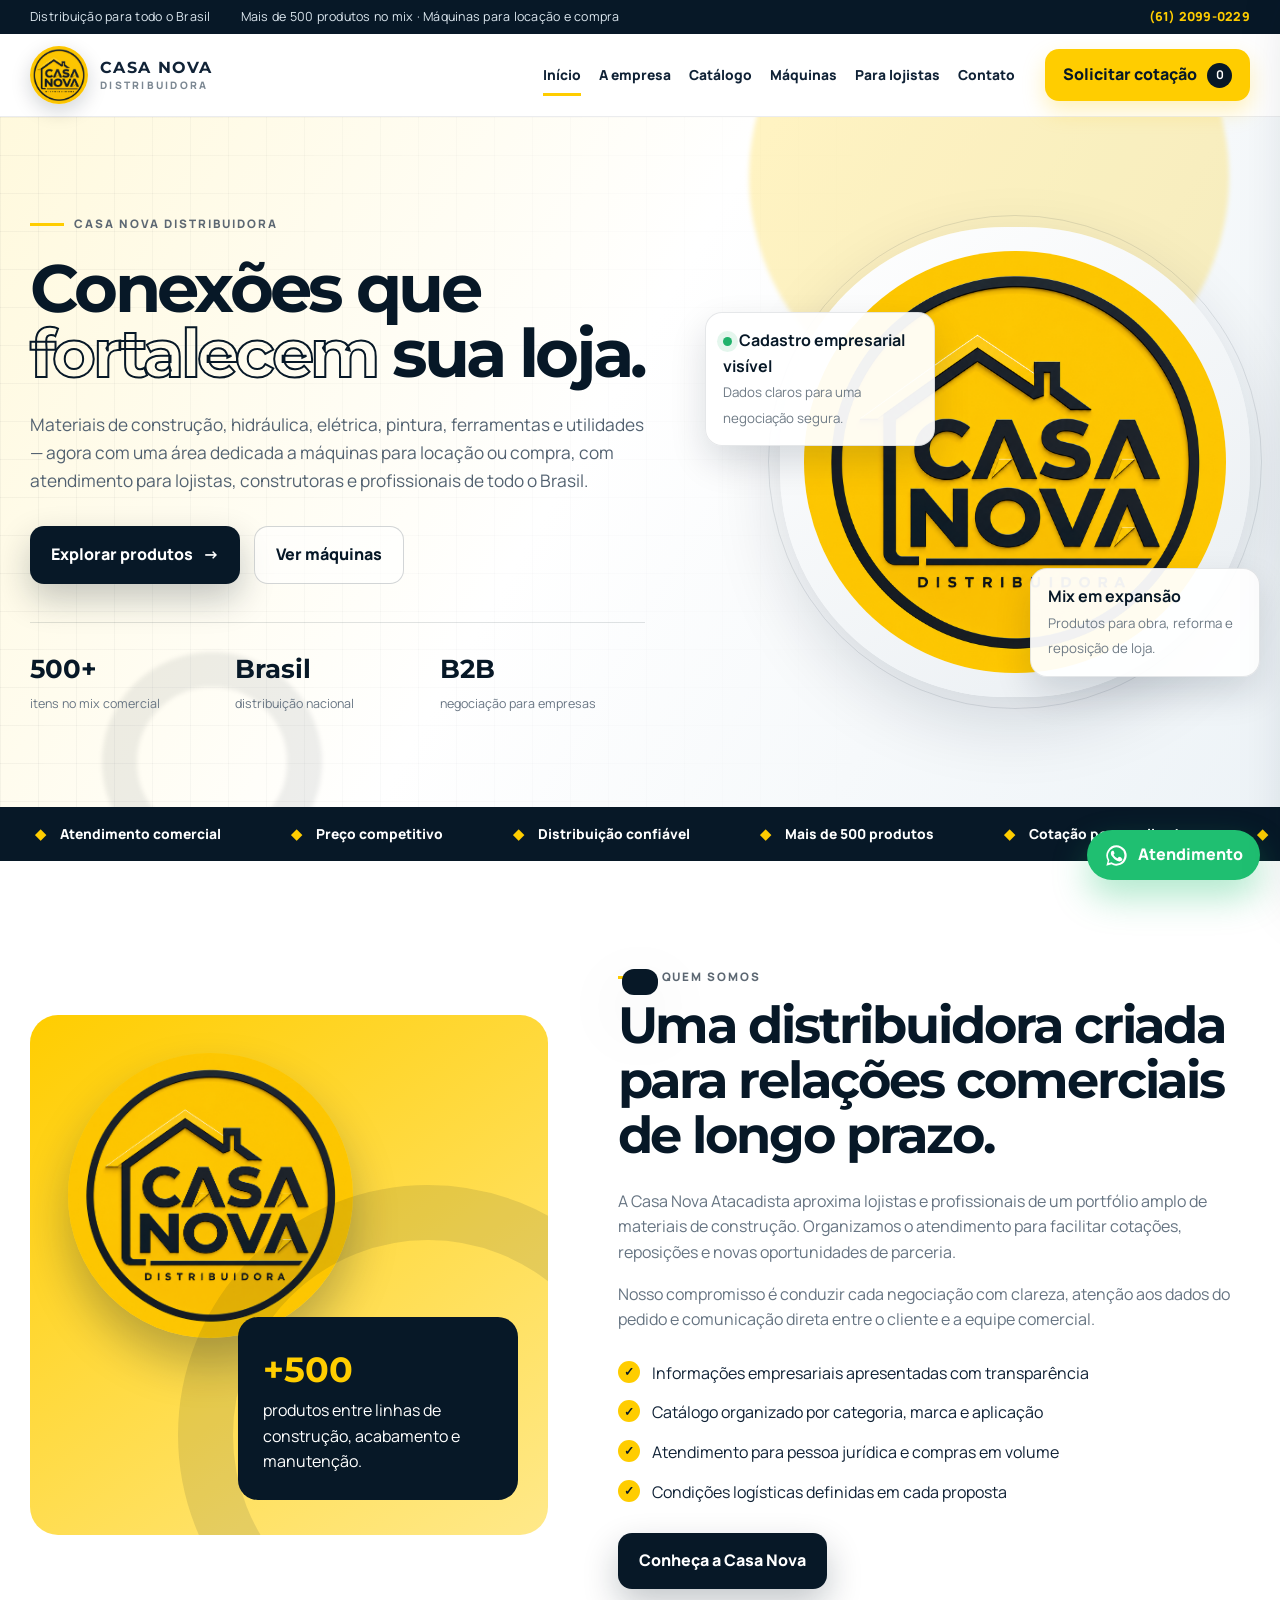
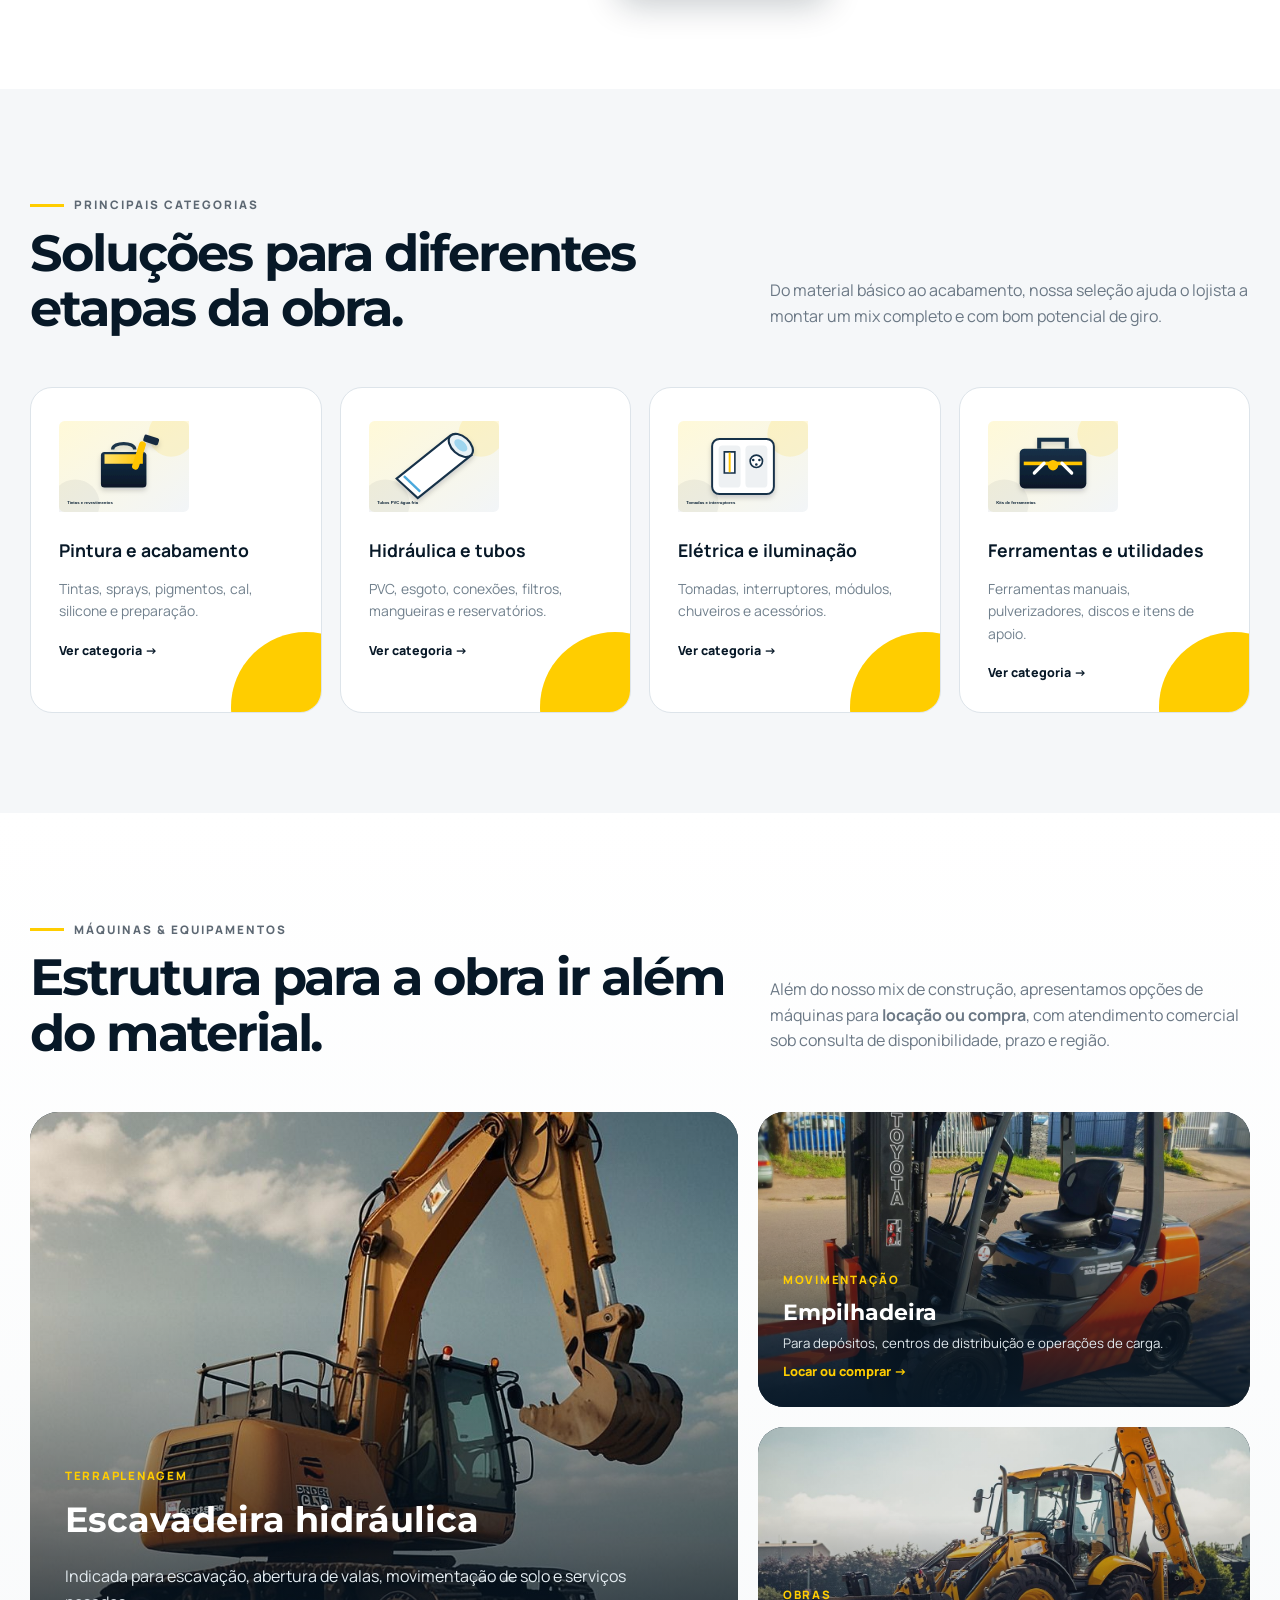
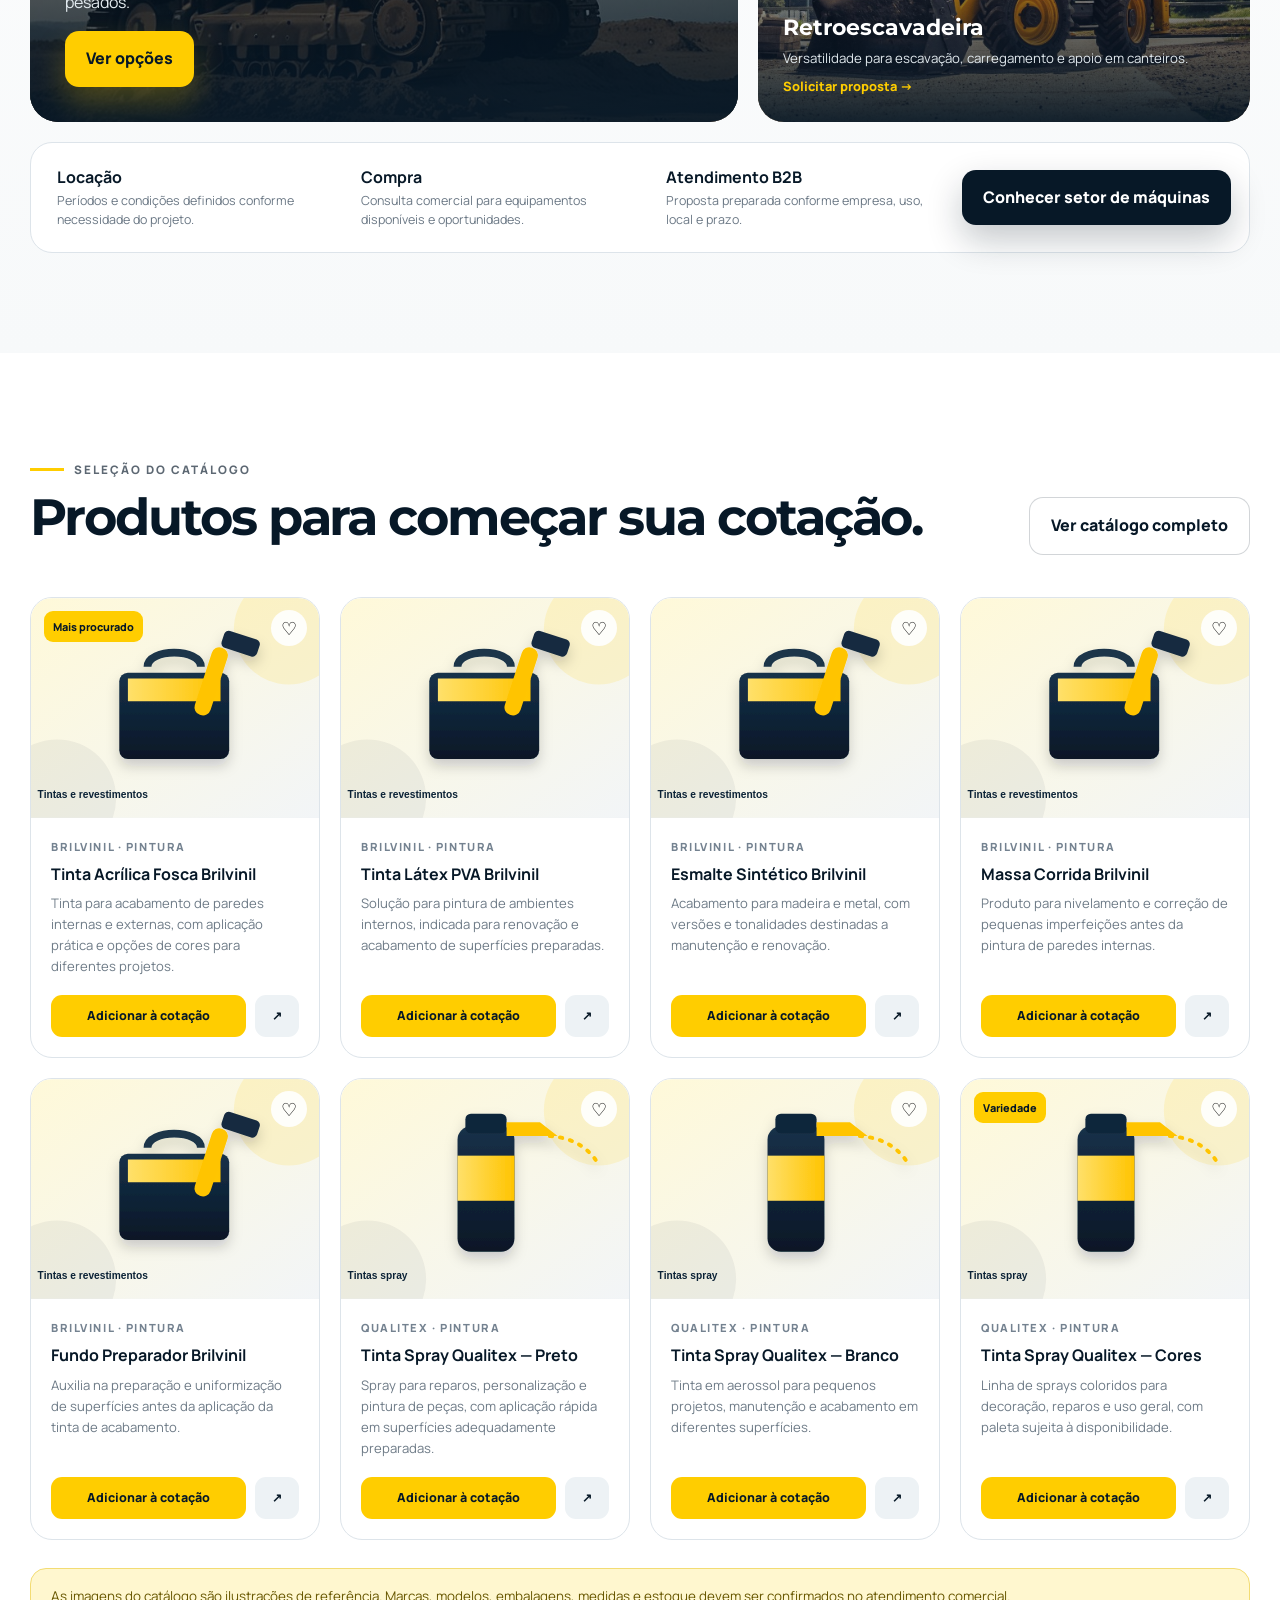
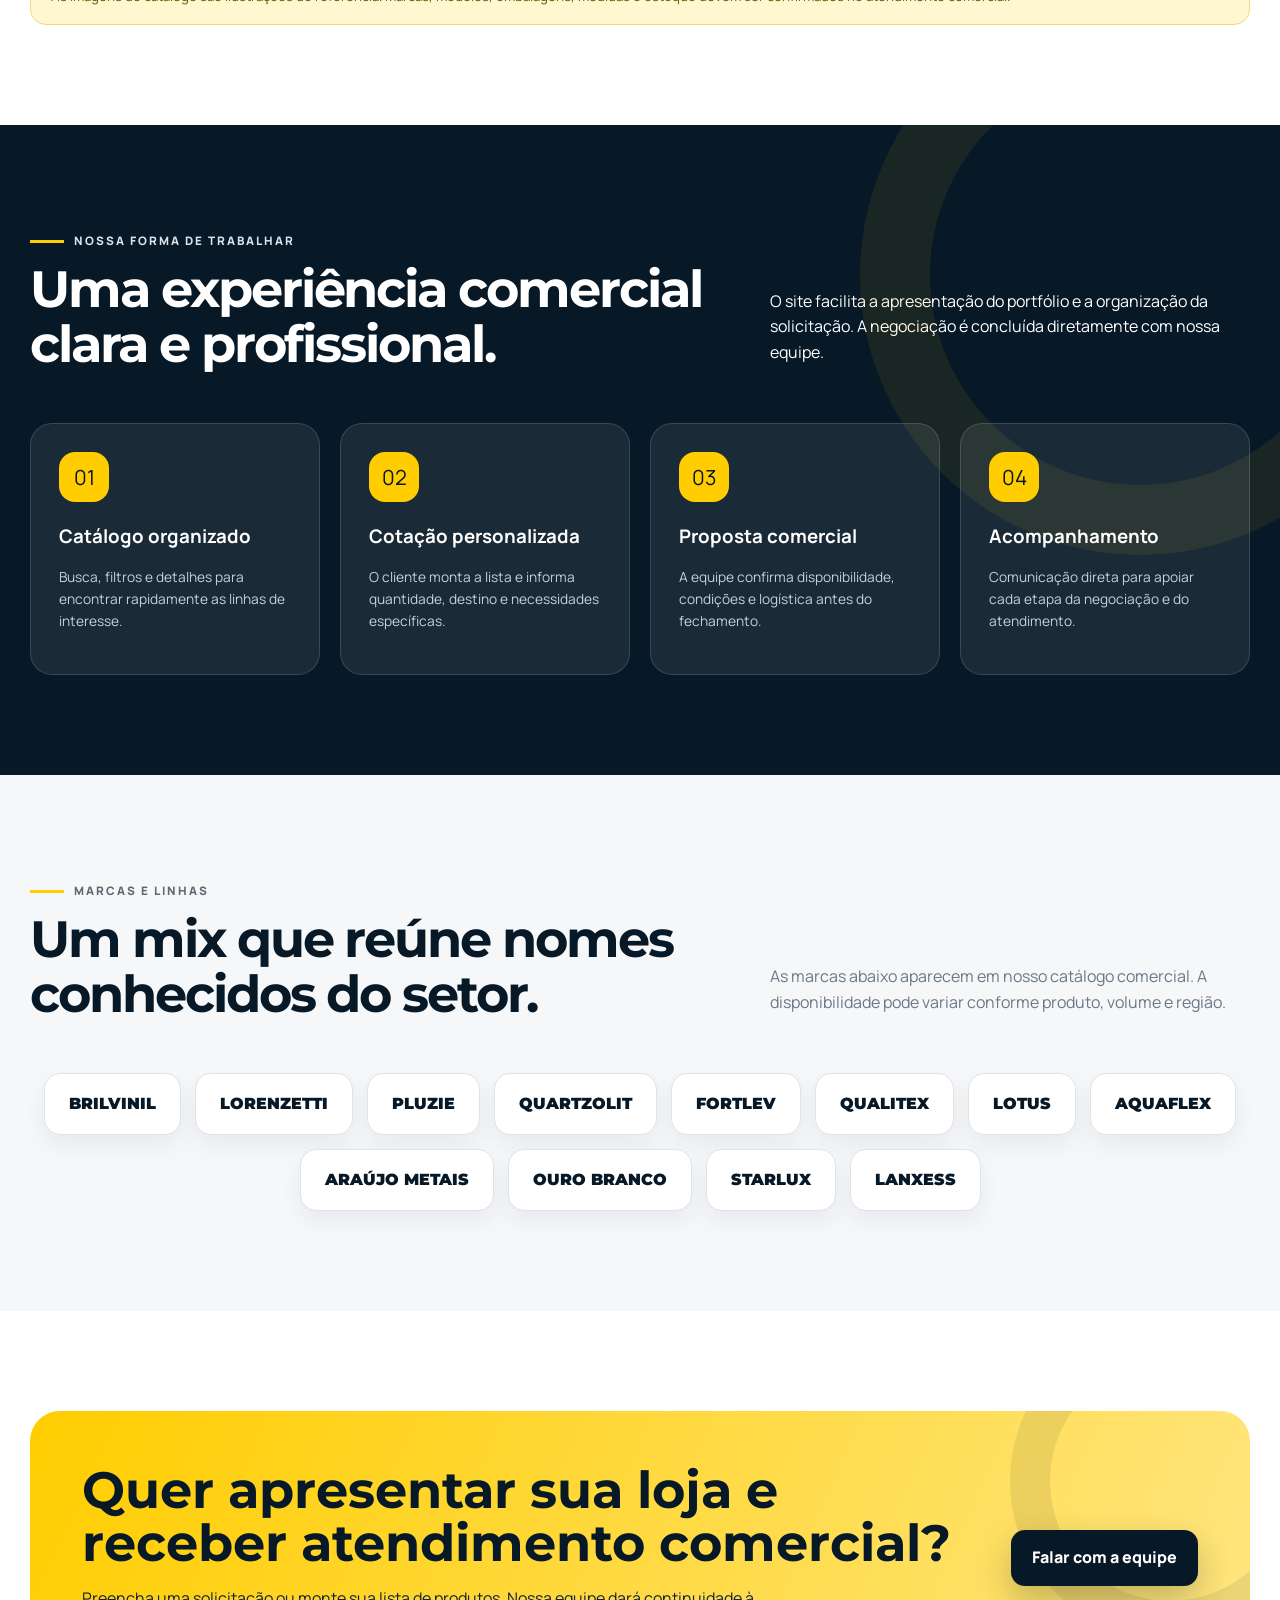
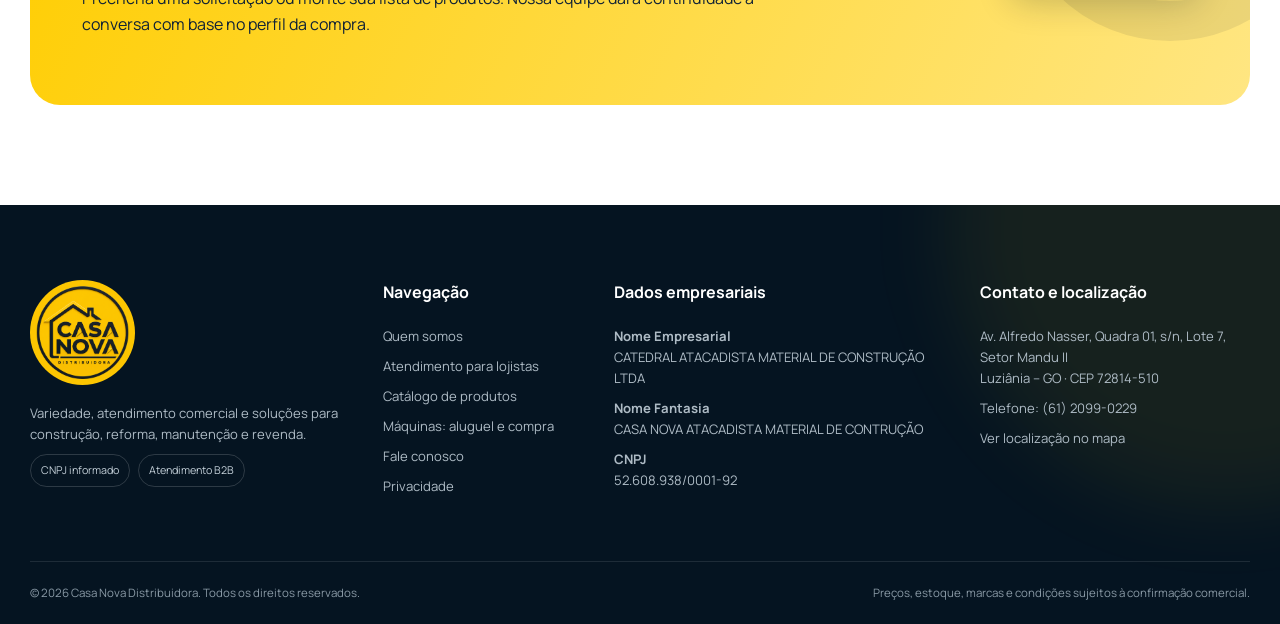
==== index.html @ 753c13dd "Add files via upload" ====
<!doctype html><html lang="pt-BR"><head><meta charset="utf-8"><meta name="viewport" content="width=device-width,initial-scale=1"><meta name="theme-color" content="#ffcd00"><link rel="icon" href="assets/img/favicon.png"><link rel="preconnect" href="https://fonts.googleapis.com"><link rel="preconnect" href="https://fonts.gstatic.com" crossorigin><link href="https://fonts.googleapis.com/css2?family=Manrope:wght@400;500;600;700;800&family=Montserrat:wght@700;800;900&display=swap" rel="stylesheet"><link rel="stylesheet" href="styles.css"><title>Casa Nova Distribuidora | Materiais de Construção</title><meta name="description" content="Distribuidora de materiais de construção com catálogo para lojistas, construtoras e profissionais."></head><body>
<div class="topbar"><div class="container topbar__inner"><span>Distribuição para todo o Brasil</span><span>Mais de 500 produtos no mix · Máquinas para locação e compra</span><a href="tel:+556120990229">(61) 2099-0229</a></div></div>
<header class="header">
  <div class="container header__inner">
    <a class="brand" href="index.html" aria-label="Casa Nova Distribuidora - Início"><img src="assets/img/logo-casa-nova.png" alt="Casa Nova Distribuidora"><span><strong>Casa Nova</strong><small>Distribuidora</small></span></a>
    <button class="menu-toggle" id="menuToggle" aria-label="Abrir menu" aria-expanded="false"><i></i><i></i><i></i></button>
    
<nav class="nav" id="mainNav" aria-label="Navegação principal">
  <a href="index.html">Início</a>
  <a href="empresa.html">A empresa</a>
  <a href="catalogo.html">Catálogo</a>
  <a href="maquinas.html">Máquinas</a>
  <a href="parceiros.html">Para lojistas</a>
  <a href="contato.html">Contato</a>
</nav>
    <button class="header-quote js-open-cart"><span>Solicitar cotação</span><b id="cartCount">0</b></button>
  </div>
</header>
<main>
<section class="hero"><div class="hero__orb one"></div><div class="hero__orb two"></div><div class="container hero__grid"><div class="hero__copy reveal"><span class="eyebrow">Casa Nova Distribuidora</span><h1>Conexões que <em>fortalecem</em> sua loja.</h1><p>Materiais de construção, hidráulica, elétrica, pintura, ferramentas e utilidades — agora com uma área dedicada a máquinas para locação ou compra, com atendimento para lojistas, construtoras e profissionais de todo o Brasil.</p><div class="hero__actions"><a class="btn btn--navy" href="catalogo.html">Explorar produtos <span>→</span></a><a class="btn btn--ghost" href="maquinas.html">Ver máquinas</a></div><div class="hero__stats"><div><b data-count="500" data-suffix="+">0</b><span>itens no mix comercial</span></div><div><b>Brasil</b><span>distribuição nacional</span></div><div><b>B2B</b><span>negociação para empresas</span></div></div></div><div class="hero__visual reveal delay-1"><div class="hero__logo-wrap"><img src="assets/img/logo-casa-nova.png" alt="Logo Casa Nova Distribuidora"></div><div class="float-card a"><b><i class="dot"></i>Cadastro empresarial visível</b><small>Dados claros para uma negociação segura.</small></div><div class="float-card b"><b>Mix em expansão</b><small>Produtos para obra, reforma e reposição de loja.</small></div></div></div></section>
<section class="trust-strip"><div class="marquee"><span>Atendimento comercial</span><span>Preço competitivo</span><span>Distribuição confiável</span><span>Mais de 500 produtos</span><span>Cotação personalizada</span><span>Entregas para todo o Brasil</span><span>Atendimento comercial</span><span>Preço competitivo</span><span>Distribuição confiável</span><span>Mais de 500 produtos</span><span>Cotação personalizada</span><span>Entregas para todo o Brasil</span></div></section>
<section class="section"><div class="container about-grid"><div class="about-visual reveal"><img src="assets/img/logo-casa-nova.png" alt="Casa Nova Distribuidora"><div class="about-visual__card"><strong>+500</strong><span>produtos entre linhas de construção, acabamento e manutenção.</span></div></div><div class="about-copy reveal delay-1"><span class="eyebrow">Quem somos</span><div class="section-head" style="margin-bottom:10px"><div><h2>Uma distribuidora criada para relações comerciais de longo prazo.</h2></div></div><p>A Casa Nova Atacadista aproxima lojistas e profissionais de um portfólio amplo de materiais de construção. Organizamos o atendimento para facilitar cotações, reposições e novas oportunidades de parceria.</p><p>Nosso compromisso é conduzir cada negociação com clareza, atenção aos dados do pedido e comunicação direta entre o cliente e a equipe comercial.</p><ul class="check-list"><li>Informações empresariais apresentadas com transparência</li><li>Catálogo organizado por categoria, marca e aplicação</li><li>Atendimento para pessoa jurídica e compras em volume</li><li>Condições logísticas definidas em cada proposta</li></ul><a class="btn btn--navy" href="empresa.html">Conheça a Casa Nova</a></div></div></section>
<section class="section section--soft"><div class="container"><div class="section-head reveal"><div><span class="eyebrow">Principais categorias</span><h2>Soluções para diferentes etapas da obra.</h2></div><p>Do material básico ao acabamento, nossa seleção ajuda o lojista a montar um mix completo e com bom potencial de giro.</p></div><div class="category-grid"><a class="category-card reveal" href="catalogo.html"><img src="assets/products/paint.svg" alt=""><h3>Pintura e acabamento</h3><p>Tintas, sprays, pigmentos, cal, silicone e preparação.</p><span>Ver categoria →</span></a><a class="category-card reveal delay-1" href="catalogo.html"><img src="assets/products/pvcpipe.svg" alt=""><h3>Hidráulica e tubos</h3><p>PVC, esgoto, conexões, filtros, mangueiras e reservatórios.</p><span>Ver categoria →</span></a><a class="category-card reveal delay-2" href="catalogo.html"><img src="assets/products/outlet.svg" alt=""><h3>Elétrica e iluminação</h3><p>Tomadas, interruptores, módulos, chuveiros e acessórios.</p><span>Ver categoria →</span></a><a class="category-card reveal delay-3" href="catalogo.html"><img src="assets/products/toolkit.svg" alt=""><h3>Ferramentas e utilidades</h3><p>Ferramentas manuais, pulverizadores, discos e itens de apoio.</p><span>Ver categoria →</span></a></div></div></section>

<section class="section machine-home">
  <div class="container">
    <div class="section-head reveal">
      <div><span class="eyebrow">Máquinas & equipamentos</span><h2>Estrutura para a obra ir além do material.</h2></div>
      <p>Além do nosso mix de construção, apresentamos opções de máquinas para <strong>locação ou compra</strong>, com atendimento comercial sob consulta de disponibilidade, prazo e região.</p>
    </div>
    <div class="machine-showcase">
      <article class="machine-feature reveal">
        <img src="assets/img/maquinas/escavadeira-hidraulica.jpg" alt="Escavadeira hidráulica para obras e movimentação de solo">
        <div class="machine-feature__overlay"><span>Terraplenagem</span><h3>Escavadeira hidráulica</h3><p>Indicada para escavação, abertura de valas, movimentação de solo e serviços pesados.</p><a class="btn btn--yellow" href="maquinas.html?maquina=escavadeira">Ver opções</a></div>
      </article>
      <div class="machine-side">
        <article class="machine-mini reveal delay-1"><img src="assets/img/maquinas/empilhadeira.jpg" alt="Empilhadeira para movimentação de cargas"><div><span>Movimentação</span><h3>Empilhadeira</h3><p>Para depósitos, centros de distribuição e operações de carga.</p><a href="maquinas.html?maquina=empilhadeira">Locar ou comprar →</a></div></article>
        <article class="machine-mini reveal delay-2"><img src="assets/img/maquinas/retroescavadeira.jpg" alt="Retroescavadeira para construção e terraplenagem"><div><span>Obras</span><h3>Retroescavadeira</h3><p>Versatilidade para escavação, carregamento e apoio em canteiros.</p><a href="maquinas.html?maquina=retroescavadeira">Solicitar proposta →</a></div></article>
      </div>
    </div>
    <div class="machine-benefits reveal">
      <div><b>Locação</b><span>Períodos e condições definidos conforme necessidade do projeto.</span></div>
      <div><b>Compra</b><span>Consulta comercial para equipamentos disponíveis e oportunidades.</span></div>
      <div><b>Atendimento B2B</b><span>Proposta preparada conforme empresa, uso, local e prazo.</span></div>
      <a class="btn btn--navy" href="maquinas.html">Conhecer setor de máquinas</a>
    </div>
  </div>
</section>
<section class="section"><div class="container"><div class="section-head reveal"><div><span class="eyebrow">Seleção do catálogo</span><h2>Produtos para começar sua cotação.</h2></div><a class="btn btn--ghost" href="catalogo.html">Ver catálogo completo</a></div><div class="product-grid" id="productGrid" data-limit="8"></div><div class="catalog-note reveal">As imagens do catálogo são ilustrações de referência. Marcas, modelos, embalagens, medidas e estoque devem ser confirmados no atendimento comercial.</div></div></section>
<section class="section section--navy"><div class="container"><div class="section-head reveal"><div><span class="eyebrow" style="color:#d9e3e9">Nossa forma de trabalhar</span><h2>Uma experiência comercial clara e profissional.</h2></div><p>O site facilita a apresentação do portfólio e a organização da solicitação. A negociação é concluída diretamente com nossa equipe.</p></div><div class="feature-grid"><article class="feature-card reveal"><div class="icon">01</div><h3>Catálogo organizado</h3><p>Busca, filtros e detalhes para encontrar rapidamente as linhas de interesse.</p></article><article class="feature-card reveal delay-1"><div class="icon">02</div><h3>Cotação personalizada</h3><p>O cliente monta a lista e informa quantidade, destino e necessidades específicas.</p></article><article class="feature-card reveal delay-2"><div class="icon">03</div><h3>Proposta comercial</h3><p>A equipe confirma disponibilidade, condições e logística antes do fechamento.</p></article><article class="feature-card reveal delay-3"><div class="icon">04</div><h3>Acompanhamento</h3><p>Comunicação direta para apoiar cada etapa da negociação e do atendimento.</p></article></div></div></section>
<section class="section section--soft"><div class="container"><div class="section-head reveal"><div><span class="eyebrow">Marcas e linhas</span><h2>Um mix que reúne nomes conhecidos do setor.</h2></div><p>As marcas abaixo aparecem em nosso catálogo comercial. A disponibilidade pode variar conforme produto, volume e região.</p></div><div class="brand-cloud reveal"><span class="brand-chip">BRILVINIL</span><span class="brand-chip">LORENZETTI</span><span class="brand-chip">PLUZIE</span><span class="brand-chip">QUARTZOLIT</span><span class="brand-chip">FORTLEV</span><span class="brand-chip">QUALITEX</span><span class="brand-chip">LOTUS</span><span class="brand-chip">AQUAFLEX</span><span class="brand-chip">ARAÚJO METAIS</span><span class="brand-chip">OURO BRANCO</span><span class="brand-chip">STARLUX</span><span class="brand-chip">LANXESS</span></div></div></section>
<section class="section"><div class="container"><div class="cta reveal"><div><h2>Quer apresentar sua loja e receber atendimento comercial?</h2><p>Preencha uma solicitação ou monte sua lista de produtos. Nossa equipe dará continuidade à conversa com base no perfil da compra.</p></div><a class="btn btn--navy" href="contato.html">Falar com a equipe</a></div></div></section>
</main>
<footer class="footer">
  <div class="footer__shine"></div>
  <div class="container footer__grid">
    <div class="footer__brand">
      <img src="assets/img/logo-casa-nova.png" alt="Casa Nova Distribuidora">
      <p>Variedade, atendimento comercial e soluções para construção, reforma, manutenção e revenda.</p>
      <div class="footer__badges"><span>CNPJ informado</span><span>Atendimento B2B</span></div>
    </div>
    <div><h4>Navegação</h4><a href="empresa.html">Quem somos</a><a href="parceiros.html">Atendimento para lojistas</a><a href="catalogo.html">Catálogo de produtos</a><a href="maquinas.html">Máquinas: aluguel e compra</a><a href="contato.html">Fale conosco</a><a href="politica.html">Privacidade</a></div>
    <div><h4>Dados empresariais</h4><p><strong>Nome Empresarial</strong><br>CATEDRAL ATACADISTA MATERIAL DE CONSTRUÇÃO LTDA</p><p><strong>Nome Fantasia</strong><br>CASA NOVA ATACADISTA MATERIAL DE CONTRUÇÃO</p><p><strong>CNPJ</strong><br>52.608.938/0001-92</p></div>
    <div><h4>Contato e localização</h4><p>Av. Alfredo Nasser, Quadra 01, s/n, Lote 7, Setor Mandu II<br>Luziânia – GO · CEP 72814-510</p><a href="tel:+556120990229">Telefone: (61) 2099-0229</a><a target="_blank" rel="noopener" href="https://www.google.com/maps/search/?api=1&query=Av.+Alfredo+Nasser+Quadra+01+Lote+7+Setor+Mandu+II+Luziania+GO">Ver localização no mapa</a></div>
  </div>
  <div class="container footer__bottom"><span>© 2026 Casa Nova Distribuidora. Todos os direitos reservados.</span><span>Preços, estoque, marcas e condições sujeitos à confirmação comercial.</span></div>
</footer>
<a class="whatsapp-float" href="https://wa.me/556120990229?text=Ol%C3%A1%2C%20vim%20pelo%20site%20da%20Casa%20Nova%20e%20gostaria%20de%20atendimento." target="_blank" rel="noopener" aria-label="Falar com a Casa Nova"><svg viewBox="0 0 32 32" aria-hidden="true"><path d="M16 3a13 13 0 0 0-11.2 19.6L3 29l6.6-1.7A13 13 0 1 0 16 3Zm0 23.6c-2.1 0-4.1-.6-5.8-1.7l-.4-.2-3.9 1 1-3.8-.3-.4A10.5 10.5 0 1 1 16 26.6Zm5.8-7.9c-.3-.2-1.9-.9-2.2-1s-.5-.2-.8.2-.9 1.1-1.1 1.4-.4.2-.7.1c-2-.8-3.4-2-4.7-4-.4-.6.4-.6 1.1-2 .1-.2.1-.5 0-.7l-1-2.4c-.2-.5-.5-.5-.8-.5h-.7c-.2 0-.6.1-.9.5s-1.2 1.2-1.2 3c0 1.8 1.3 3.5 1.5 3.7.2.2 2.6 4 6.3 5.6 2.4 1 3.3 1.1 4.5.9 1-.2 1.9-.8 2.2-1.6.3-.8.3-1.5.2-1.6-.2-.3-.4-.4-.7-.6Z"/></svg><span>Atendimento</span></a>
<aside class="cart-drawer" id="cartDrawer" aria-hidden="true">
  <div class="cart-head"><div><span>Lista de produtos</span><h3>Solicitação de cotação</h3></div><button id="closeCart" aria-label="Fechar">×</button></div>
  <div class="cart-items" id="cartItems"></div>
  <div class="cart-empty" id="cartEmpty"><b>Sua lista está vazia</b><p>Adicione produtos do catálogo para montar uma solicitação.</p></div>
  <div class="cart-footer"><label>Nome / empresa<input id="quoteName" placeholder="Como podemos chamar você?"></label><label>CPF ou CNPJ<input id="quoteDoc" placeholder="Documento para identificação"></label><label>Observações<textarea id="quoteNotes" rows="3" placeholder="Quantidade, cidade de entrega ou dúvidas"></textarea></label><button class="btn btn--yellow full" id="sendQuote">Enviar solicitação</button><button class="clear" id="clearCart">Limpar lista</button></div>
</aside><div class="backdrop" id="backdrop"></div>
<div class="product-modal" id="productModal" aria-hidden="true"><div class="product-modal__dialog"><button class="product-modal__close" id="closeProductModal" aria-label="Fechar">×</button><div id="productModalContent"></div></div></div>
<div class="toast" id="toast"></div>
<script src="products-data.js"></script><script src="script.js"></script></body></html>
---- styles.css ----
:root{--yellow:#ffcd00;--yellow2:#ffe46b;--navy:#071827;--navy2:#0e2a40;--ink:#102236;--muted:#647383;--bg:#f5f7f9;--white:#fff;--line:#dde4ea;--shadow:0 24px 70px rgba(7,24,39,.14);--radius:24px;--container:min(1220px,calc(100% - 40px))}
*{box-sizing:border-box}html{scroll-behavior:smooth}body{margin:0;font-family:Manrope,Arial,sans-serif;color:var(--ink);background:#fff;line-height:1.6;overflow-x:hidden}button,input,textarea,select{font:inherit}a{color:inherit;text-decoration:none}img{max-width:100%;display:block}.container{width:var(--container);margin:auto}.topbar{background:var(--navy);color:#dce7ef;font-size:.78rem;letter-spacing:.02em}.topbar__inner{min-height:34px;display:flex;align-items:center;gap:30px}.topbar__inner a{margin-left:auto;color:var(--yellow);font-weight:800}.header{position:sticky;top:0;z-index:60;background:rgba(255,255,255,.93);backdrop-filter:blur(18px);border-bottom:1px solid rgba(7,24,39,.08);transition:.25s}.header.scrolled{box-shadow:0 12px 32px rgba(7,24,39,.1)}.header__inner{height:82px;display:flex;align-items:center;gap:30px}.brand{display:flex;align-items:center;gap:12px;min-width:235px}.brand img{width:58px;height:58px;object-fit:cover;border-radius:50%;box-shadow:0 7px 20px rgba(7,24,39,.18)}.brand span{line-height:1}.brand strong{display:block;font-family:Montserrat,sans-serif;text-transform:uppercase;font-size:1.02rem;letter-spacing:.08em}.brand small{color:#7b8792;text-transform:uppercase;letter-spacing:.22em;font-weight:800;font-size:.64rem}.nav{display:flex;align-items:center;gap:26px;margin-left:auto}.nav a{font-size:.9rem;font-weight:800;position:relative}.nav a:after{content:"";position:absolute;left:0;right:100%;bottom:-10px;height:3px;background:var(--yellow);transition:.25s}.nav a:hover:after,.nav a.active:after{right:0}.header-quote{border:0;background:var(--yellow);color:var(--navy);padding:13px 18px;border-radius:14px;font-weight:900;display:flex;align-items:center;gap:10px;cursor:pointer;box-shadow:0 10px 22px rgba(255,205,0,.27);transition:.25s}.header-quote:hover{transform:translateY(-3px);box-shadow:0 16px 30px rgba(255,205,0,.4)}.header-quote b{background:var(--navy);color:white;border-radius:20px;min-width:25px;height:25px;display:grid;place-items:center;font-size:.75rem}.menu-toggle{display:none;border:0;background:none;width:46px;height:46px;padding:10px;cursor:pointer}.menu-toggle i{display:block;height:2px;background:var(--navy);margin:6px 0;transition:.25s}
.hero{position:relative;min-height:690px;overflow:hidden;background:linear-gradient(120deg,#fff9dd 0,#fff 46%,#edf3f7 100%);display:flex;align-items:center}.hero:before{content:"";position:absolute;inset:0;background-image:linear-gradient(rgba(7,24,39,.04) 1px,transparent 1px),linear-gradient(90deg,rgba(7,24,39,.04) 1px,transparent 1px);background-size:38px 38px;mask-image:linear-gradient(to right,#000,transparent 70%)}.hero__orb{position:absolute;border-radius:50%;filter:blur(2px);animation:float 8s ease-in-out infinite}.hero__orb.one{width:480px;height:480px;background:rgba(255,205,0,.24);top:-180px;right:4%}.hero__orb.two{width:220px;height:220px;border:35px solid rgba(7,24,39,.07);bottom:-65px;left:8%;animation-delay:-3s}.hero__grid{position:relative;display:grid;grid-template-columns:1.06fr .94fr;align-items:center;gap:60px;padding:80px 0}.eyebrow{display:inline-flex;align-items:center;gap:10px;text-transform:uppercase;letter-spacing:.17em;font-size:.73rem;font-weight:900;color:#5d6873}.eyebrow:before{content:"";width:34px;height:3px;background:var(--yellow)}.hero h1{font-family:Montserrat,sans-serif;font-size:clamp(3rem,5.2vw,5.5rem);line-height:.98;letter-spacing:-.055em;margin:22px 0 25px;color:var(--navy)}.hero h1 em{font-style:normal;color:transparent;-webkit-text-stroke:2px var(--navy);position:relative}.hero h1 em:after{content:"";position:absolute;left:2%;right:0;bottom:5px;height:16px;background:var(--yellow);z-index:-1;transform:skewX(-13deg)}.hero__copy>p{font-size:1.08rem;color:#536271;max-width:630px}.hero__actions{display:flex;gap:14px;margin:32px 0 38px}.btn{border:0;border-radius:14px;padding:15px 21px;font-weight:900;display:inline-flex;align-items:center;justify-content:center;gap:10px;cursor:pointer;transition:.25s;position:relative;overflow:hidden}.btn:after{content:"";position:absolute;top:-60%;left:-70%;width:45%;height:220%;background:rgba(255,255,255,.45);transform:rotate(24deg);transition:.55s}.btn:hover:after{left:130%}.btn:hover{transform:translateY(-3px)}.btn--navy{background:var(--navy);color:#fff;box-shadow:0 15px 35px rgba(7,24,39,.24)}.btn--yellow{background:var(--yellow);color:var(--navy);box-shadow:0 15px 30px rgba(255,205,0,.25)}.btn--ghost{border:1px solid rgba(7,24,39,.18);background:rgba(255,255,255,.6);color:var(--navy)}.btn--white{background:white;color:var(--navy)}.full{width:100%}.hero__stats{display:grid;grid-template-columns:repeat(3,1fr);max-width:620px;border-top:1px solid rgba(7,24,39,.12);padding-top:25px}.hero__stats div{padding-right:20px}.hero__stats b{font-family:Montserrat,sans-serif;font-size:1.65rem;color:var(--navy);display:block}.hero__stats span{font-size:.78rem;color:#687583}.hero__visual{position:relative;min-height:500px}.hero__logo-wrap{position:absolute;right:0;top:15px;width:min(470px,95%);aspect-ratio:1;border-radius:48%;padding:24px;background:linear-gradient(145deg,#fff,#e9eef2);box-shadow:var(--shadow);animation:breathe 5s ease-in-out infinite}.hero__logo-wrap:before{content:"";position:absolute;inset:-12px;border:1px solid rgba(7,24,39,.1);border-radius:50%;animation:spin 24s linear infinite}.hero__logo-wrap img{width:100%;height:100%;object-fit:cover;border-radius:50%;box-shadow:inset 0 0 0 1px rgba(255,255,255,.4)}.float-card{position:absolute;background:rgba(255,255,255,.94);border:1px solid rgba(7,24,39,.1);padding:15px 17px;border-radius:17px;box-shadow:0 16px 36px rgba(7,24,39,.14);max-width:230px;animation:float 6s ease-in-out infinite}.float-card b{display:block;color:var(--navy)}.float-card small{color:#6f7b86}.float-card.a{left:0;top:100px}.float-card.b{right:-10px;bottom:35px;animation-delay:-2s}.float-card .dot{display:inline-block;width:9px;height:9px;border-radius:50%;background:#20b26b;margin-right:7px;box-shadow:0 0 0 6px rgba(32,178,107,.12);animation:pulse 2s infinite}
.trust-strip{background:var(--navy);color:white;overflow:hidden}.marquee{display:flex;width:max-content;animation:marquee 28s linear infinite}.marquee span{padding:16px 35px;font-weight:800;font-size:.86rem;white-space:nowrap}.marquee span:before{content:"◆";color:var(--yellow);margin-right:14px}.section{padding:100px 0}.section--soft{background:var(--bg)}.section--navy{background:var(--navy);color:white;position:relative;overflow:hidden}.section--navy:before{content:"";position:absolute;width:420px;height:420px;border:70px solid rgba(255,205,0,.08);border-radius:50%;right:-140px;top:-130px}.section-head{display:flex;align-items:end;justify-content:space-between;gap:35px;margin-bottom:42px}.section-head h2,.page-hero h1{font-family:Montserrat,sans-serif;color:var(--navy);font-size:clamp(2.15rem,4vw,3.55rem);line-height:1.08;letter-spacing:-.04em;margin:10px 0}.section-head>p{max-width:480px;color:#6b7885}.section--navy .section-head h2,.section--navy .section-head p{color:white}.about-grid{display:grid;grid-template-columns:.9fr 1.1fr;gap:70px;align-items:center}.about-visual{position:relative;border-radius:28px;min-height:520px;background:linear-gradient(145deg,var(--yellow),#ffe98a);padding:38px;overflow:hidden}.about-visual:before{content:"";position:absolute;width:390px;height:390px;border:55px solid rgba(7,24,39,.1);border-radius:50%;right:-130px;bottom:-150px}.about-visual img{width:285px;border-radius:50%;box-shadow:0 25px 45px rgba(7,24,39,.27)}.about-visual__card{position:absolute;bottom:35px;right:30px;background:var(--navy);color:white;padding:25px;border-radius:20px;max-width:280px}.about-visual__card strong{font-family:Montserrat;font-size:2.2rem;color:var(--yellow);display:block}.about-copy p{color:#667482}.check-list{list-style:none;padding:0;margin:28px 0}.check-list li{margin:14px 0;padding-left:34px;position:relative}.check-list li:before{content:"✓";position:absolute;left:0;top:0;width:22px;height:22px;border-radius:50%;display:grid;place-items:center;background:var(--yellow);color:var(--navy);font-size:.75rem;font-weight:900}.metrics{display:grid;grid-template-columns:repeat(4,1fr);gap:18px;margin-top:45px}.metric{padding:26px;border:1px solid var(--line);border-radius:20px;background:white}.metric strong{font-family:Montserrat;font-size:2rem;color:var(--navy);display:block}.metric span{color:#6d7a87;font-size:.85rem}.category-grid{display:grid;grid-template-columns:repeat(4,1fr);gap:18px}.category-card{position:relative;min-height:270px;border-radius:22px;overflow:hidden;background:white;border:1px solid var(--line);padding:28px;transition:.3s}.category-card:before{content:"";position:absolute;width:150px;height:150px;border-radius:50%;background:var(--yellow);right:-60px;bottom:-70px;transition:.3s}.category-card:hover{transform:translateY(-8px);box-shadow:var(--shadow);border-color:transparent}.category-card:hover:before{transform:scale(1.5)}.category-card img{height:100px;width:130px;object-fit:contain;margin-bottom:20px;position:relative;z-index:1}.category-card h3{margin:0;color:var(--navy);font-size:1.1rem}.category-card p{color:#71808d;font-size:.87rem}.category-card span{font-weight:900;font-size:.78rem;color:var(--navy);position:relative;z-index:1}.toolbar{display:flex;gap:15px;align-items:center;justify-content:space-between;margin:0 0 22px}.search{flex:1;max-width:600px;display:flex;align-items:center;gap:10px;background:#fff;border:1px solid var(--line);border-radius:14px;padding:0 16px}.search input{border:0;outline:0;height:52px;width:100%;background:transparent}.filters{display:flex;gap:9px;flex-wrap:wrap;margin-bottom:30px}.filter-btn{border:1px solid var(--line);background:white;padding:10px 15px;border-radius:999px;font-weight:800;font-size:.8rem;cursor:pointer;transition:.2s}.filter-btn.active,.filter-btn:hover{background:var(--navy);color:white;border-color:var(--navy);transform:translateY(-2px)}.product-grid{display:grid;grid-template-columns:repeat(4,1fr);gap:20px}.product-card{background:white;border:1px solid var(--line);border-radius:22px;overflow:hidden;position:relative;transition:.3s;display:flex;flex-direction:column}.product-card:hover{transform:translateY(-7px);box-shadow:0 25px 50px rgba(7,24,39,.13);border-color:transparent}.product-card__media{height:220px;background:linear-gradient(145deg,#fbfcfd,#eef2f5);overflow:hidden;position:relative;cursor:pointer}.product-card__media img{width:100%;height:100%;object-fit:cover;transition:.5s}.product-card:hover .product-card__media img{transform:scale(1.05)}.product-card__badge{position:absolute;top:13px;left:13px;background:var(--yellow);color:var(--navy);font-size:.68rem;font-weight:900;padding:7px 9px;border-radius:9px}.favorite{position:absolute;top:12px;right:12px;border:0;width:36px;height:36px;border-radius:50%;background:rgba(255,255,255,.9);font-size:1.1rem;cursor:pointer;transition:.2s}.favorite.active{background:var(--navy);color:var(--yellow)}.product-card__body{padding:20px;display:flex;flex-direction:column;flex:1}.product-brand{font-size:.7rem;text-transform:uppercase;letter-spacing:.14em;color:#748290;font-weight:900}.product-card h3{font-size:1rem;line-height:1.35;margin:8px 0;color:var(--navy)}.product-card p{font-size:.82rem;color:#6e7b87;margin:0 0 18px}.product-actions{display:grid;grid-template-columns:1fr auto;gap:9px;margin-top:auto}.product-actions button{border:0;border-radius:11px;padding:11px 12px;font-weight:900;font-size:.78rem;cursor:pointer}.add-cart{background:var(--yellow);color:var(--navy)}.quick-view{background:#edf2f5;color:var(--navy);min-width:44px}.catalog-note{background:#fff7cf;border:1px solid #f3dc73;border-radius:16px;padding:17px 20px;margin-top:28px;color:#685700;font-size:.84rem}.feature-grid{display:grid;grid-template-columns:repeat(4,1fr);gap:20px}.feature-card{background:white;border:1px solid rgba(255,255,255,.14);padding:28px;border-radius:22px;color:var(--ink);position:relative;overflow:hidden}.section--navy .feature-card{background:rgba(255,255,255,.08);color:white}.feature-card:before{content:"";position:absolute;inset:0;background:linear-gradient(120deg,transparent,rgba(255,205,0,.1),transparent);transform:translateX(-120%);animation:shine 6s infinite}.feature-card .icon{width:50px;height:50px;border-radius:16px;background:var(--yellow);color:var(--navy);display:grid;place-items:center;font-size:1.3rem;margin-bottom:20px}.feature-card h3{margin:0 0 10px}.feature-card p{font-size:.86rem;color:#6b7885}.section--navy .feature-card p{color:#c7d1d9}.process{display:grid;grid-template-columns:repeat(4,1fr);gap:22px;counter-reset:step}.process article{position:relative;padding:25px 10px}.process article:before{counter-increment:step;content:"0" counter(step);font-family:Montserrat;font-size:3.8rem;color:rgba(255,205,0,.22);font-weight:900}.process article:not(:last-child):after{content:"";position:absolute;right:-15px;top:62px;width:55px;border-top:2px dashed rgba(255,255,255,.25)}.process h3{margin:-15px 0 8px}.process p{font-size:.86rem;color:#becbd4}.brand-cloud{display:flex;flex-wrap:wrap;justify-content:center;gap:14px}.brand-chip{background:white;border:1px solid var(--line);border-radius:16px;padding:17px 24px;font-family:Montserrat;font-weight:900;color:var(--navy);box-shadow:0 10px 25px rgba(7,24,39,.06);transition:.25s}.brand-chip:hover{transform:translateY(-4px);border-color:var(--yellow)}.cta{background:linear-gradient(115deg,var(--yellow),#ffe682);border-radius:30px;padding:52px;display:grid;grid-template-columns:1fr auto;align-items:center;gap:30px;position:relative;overflow:hidden}.cta:before{content:"";position:absolute;width:240px;height:240px;border:40px solid rgba(7,24,39,.08);border-radius:50%;right:-80px;top:-90px}.cta h2{font-family:Montserrat;font-size:clamp(2rem,4vw,3.5rem);line-height:1.05;color:var(--navy);margin:0 0 12px}.cta p{max-width:680px}.page-hero{padding:85px 0 70px;background:linear-gradient(120deg,#fff9dc,#fff 55%,#edf3f7);position:relative;overflow:hidden}.page-hero:before{content:"";position:absolute;width:350px;height:350px;border:58px solid rgba(255,205,0,.35);border-radius:50%;right:-90px;top:-100px}.page-hero p{max-width:720px;color:#647483}.breadcrumbs{font-size:.8rem;font-weight:800;color:#7a8793}.breadcrumbs a{color:var(--navy)}.split{display:grid;grid-template-columns:1fr 1fr;gap:65px;align-items:center}.legal-card{background:white;border:1px solid var(--line);border-radius:24px;padding:34px;box-shadow:0 20px 50px rgba(7,24,39,.08)}.legal-row{padding:16px 0;border-bottom:1px solid var(--line)}.legal-row:last-child{border:0}.legal-row small{display:block;text-transform:uppercase;letter-spacing:.12em;font-weight:900;color:#85919b}.legal-row b{display:block;color:var(--navy);margin-top:4px}.timeline{position:relative;padding-left:35px}.timeline:before{content:"";position:absolute;left:7px;top:8px;bottom:8px;width:2px;background:var(--yellow)}.timeline article{position:relative;margin-bottom:32px}.timeline article:before{content:"";position:absolute;left:-35px;top:7px;width:16px;height:16px;border-radius:50%;background:var(--yellow);box-shadow:0 0 0 7px rgba(255,205,0,.18)}.timeline h3{margin:0}.timeline p{color:#6b7885}.partner-grid{display:grid;grid-template-columns:repeat(3,1fr);gap:20px}.partner-card{padding:32px;border:1px solid var(--line);border-radius:24px;background:white;transition:.3s}.partner-card:hover{box-shadow:var(--shadow);transform:translateY(-6px)}.partner-card b{display:block;font-family:Montserrat;font-size:1.2rem;color:var(--navy)}.partner-card p{color:#6b7885}.contact-grid{display:grid;grid-template-columns:.85fr 1.15fr;gap:45px}.contact-panel{background:var(--navy);color:white;border-radius:28px;padding:40px;position:relative;overflow:hidden}.contact-panel:before{content:"";position:absolute;width:260px;height:260px;border:45px solid rgba(255,205,0,.12);border-radius:50%;right:-100px;bottom:-110px}.contact-panel h2{font-family:Montserrat;font-size:2.5rem;line-height:1.1}.contact-item{border-top:1px solid rgba(255,255,255,.15);padding:18px 0;position:relative;z-index:1}.contact-item small{display:block;color:#9fb0bd;text-transform:uppercase;letter-spacing:.12em;font-weight:900}.contact-item a,.contact-item span{font-weight:700}.form-card{background:white;border:1px solid var(--line);border-radius:28px;padding:38px;box-shadow:0 20px 60px rgba(7,24,39,.08)}.form-grid{display:grid;grid-template-columns:1fr 1fr;gap:17px}.form-grid .full{grid-column:1/-1}label{display:block;font-size:.8rem;font-weight:900;color:#526170}input,textarea,select{width:100%;margin-top:7px;border:1px solid var(--line);border-radius:12px;padding:13px 14px;outline:none;background:#fbfcfd;transition:.2s}input:focus,textarea:focus,select:focus{border-color:var(--yellow);box-shadow:0 0 0 4px rgba(255,205,0,.14);background:white}.faq{max-width:900px;margin:auto}.faq-item{border-bottom:1px solid var(--line)}.faq-question{width:100%;text-align:left;background:none;border:0;padding:22px 0;font-weight:900;color:var(--navy);display:flex;justify-content:space-between;cursor:pointer}.faq-answer{max-height:0;overflow:hidden;transition:.35s;color:#6b7885}.faq-item.open .faq-answer{max-height:200px;padding-bottom:22px}.faq-question span{transition:.3s}.faq-item.open .faq-question span{transform:rotate(45deg)}
.footer{background:#051421;color:#c4d0d9;padding-top:75px;position:relative;overflow:hidden}.footer__shine{position:absolute;width:550px;height:550px;border-radius:50%;background:rgba(255,205,0,.07);filter:blur(40px);right:-220px;top:-250px}.footer__grid{display:grid;grid-template-columns:1.15fr .7fr 1.2fr 1fr;gap:42px;position:relative}.footer h4{color:white;margin:0 0 20px}.footer a,.footer p{display:block;font-size:.82rem;color:#aebbc5;margin:9px 0}.footer a:hover{color:var(--yellow)}.footer__brand img{width:105px;height:105px;object-fit:cover;border-radius:50%;margin-bottom:18px}.footer__badges{display:flex;gap:8px;flex-wrap:wrap}.footer__badges span{border:1px solid rgba(255,255,255,.16);padding:7px 10px;border-radius:999px;font-size:.67rem}.footer__bottom{border-top:1px solid rgba(255,255,255,.1);margin-top:55px;padding:22px 0;display:flex;justify-content:space-between;gap:20px;font-size:.72rem;color:#8999a5}.whatsapp-float{position:fixed;right:20px;bottom:20px;z-index:75;background:#1fbf71;color:#fff;border-radius:999px;padding:12px 17px;display:flex;align-items:center;gap:9px;font-weight:900;box-shadow:0 17px 35px rgba(31,191,113,.35);animation:pulseFloat 2.4s infinite}.whatsapp-float svg{width:25px;height:25px;fill:#fff}.cart-drawer{position:fixed;z-index:90;top:0;right:0;width:min(430px,100%);height:100vh;background:white;transform:translateX(110%);transition:.35s;box-shadow:-20px 0 60px rgba(7,24,39,.2);display:flex;flex-direction:column}.cart-drawer.open{transform:none}.cart-head{padding:23px;display:flex;justify-content:space-between;border-bottom:1px solid var(--line)}.cart-head span{font-size:.7rem;text-transform:uppercase;letter-spacing:.13em;color:#778490;font-weight:900}.cart-head h3{margin:2px 0;color:var(--navy)}.cart-head button,.product-modal__close{border:0;background:#eef2f5;width:42px;height:42px;border-radius:50%;font-size:1.5rem;cursor:pointer}.cart-items{padding:15px 22px;overflow:auto;flex:1}.cart-item{display:grid;grid-template-columns:65px 1fr auto;gap:12px;padding:14px 0;border-bottom:1px solid var(--line);align-items:center}.cart-item img{width:65px;height:55px;object-fit:cover;border-radius:10px}.cart-item b{font-size:.82rem;display:block;color:var(--navy)}.cart-item small{color:#7b8792}.cart-item button{border:0;background:none;color:#a74646;cursor:pointer}.cart-empty{padding:50px 30px;text-align:center;color:#7a8793}.cart-empty b{color:var(--navy)}.cart-footer{padding:20px;border-top:1px solid var(--line);background:#f8fafb;max-height:52vh;overflow:auto}.cart-footer label{margin-bottom:11px}.cart-footer input,.cart-footer textarea{padding:10px 12px}.clear{width:100%;background:none;border:0;color:#8b4d4d;margin-top:10px;cursor:pointer}.backdrop{position:fixed;inset:0;background:rgba(4,16,27,.58);z-index:80;opacity:0;visibility:hidden;transition:.3s}.backdrop.open{opacity:1;visibility:visible}.product-modal{position:fixed;inset:0;z-index:100;display:grid;place-items:center;padding:20px;opacity:0;visibility:hidden;transition:.25s}.product-modal.open{opacity:1;visibility:visible}.product-modal:before{content:"";position:absolute;inset:0;background:rgba(4,16,27,.66);backdrop-filter:blur(6px)}.product-modal__dialog{position:relative;width:min(900px,100%);max-height:90vh;overflow:auto;background:white;border-radius:26px;box-shadow:var(--shadow);z-index:1}.product-modal__close{position:absolute;right:16px;top:16px;z-index:2}.modal-product{display:grid;grid-template-columns:.9fr 1.1fr}.modal-product__media{background:#f0f4f7;min-height:470px}.modal-product__media img{width:100%;height:100%;object-fit:cover}.modal-product__content{padding:45px}.modal-product__content h2{font-family:Montserrat;font-size:2rem;line-height:1.1;color:var(--navy)}.tabs{display:flex;border-bottom:1px solid var(--line);margin:25px 0 18px}.tab{border:0;background:none;padding:12px 12px 12px 0;margin-right:18px;font-weight:900;color:#7b8792;cursor:pointer;position:relative}.tab.active{color:var(--navy)}.tab.active:after{content:"";position:absolute;left:0;right:0;bottom:-1px;height:3px;background:var(--yellow)}.tab-pane{display:none;color:#64717d;font-size:.9rem}.tab-pane.active{display:block;animation:fade .25s}.toast{position:fixed;left:50%;bottom:25px;z-index:120;transform:translate(-50%,120px);background:var(--navy);color:white;padding:13px 18px;border-radius:12px;box-shadow:var(--shadow);transition:.35s;font-weight:800;font-size:.82rem}.toast.show{transform:translate(-50%,0)}.reveal{opacity:0;transform:translateY(24px);transition:.7s}.reveal.visible{opacity:1;transform:none}.delay-1{transition-delay:.1s}.delay-2{transition-delay:.2s}.delay-3{transition-delay:.3s}.no-results{grid-column:1/-1;text-align:center;padding:65px 20px;color:#74818d;background:white;border-radius:20px}.policy{max-width:850px;margin:auto}.policy h2{color:var(--navy);font-family:Montserrat}.policy p,.policy li{color:#667482}
@keyframes float{50%{transform:translateY(-18px) rotate(1deg)}}@keyframes breathe{50%{transform:scale(1.025)}}@keyframes spin{to{transform:rotate(360deg)}}@keyframes pulse{50%{box-shadow:0 0 0 11px rgba(32,178,107,0)}}@keyframes pulseFloat{50%{transform:translateY(-5px);box-shadow:0 22px 45px rgba(31,191,113,.5)}}@keyframes marquee{to{transform:translateX(-50%)}}@keyframes shine{0%,45%{transform:translateX(-120%)}70%,100%{transform:translateX(120%)}}@keyframes fade{from{opacity:0;transform:translateY(5px)}to{opacity:1;transform:none}}
@media(max-width:1040px){.nav{gap:16px}.header-quote span{display:none}.product-grid{grid-template-columns:repeat(3,1fr)}.category-grid,.feature-grid{grid-template-columns:repeat(2,1fr)}.footer__grid{grid-template-columns:1fr 1fr}.hero__grid{gap:25px}.hero__logo-wrap{width:400px}.partner-grid{grid-template-columns:repeat(2,1fr)}}
@media(max-width:820px){:root{--container:min(100% - 28px,1220px)}.topbar__inner span:nth-child(2){display:none}.topbar__inner{gap:12px}.header__inner{height:72px}.brand{min-width:0}.brand img{width:48px;height:48px}.brand span{display:none}.menu-toggle{display:block;margin-left:auto}.nav{position:absolute;left:14px;right:14px;top:78px;display:flex;flex-direction:column;align-items:stretch;background:white;border:1px solid var(--line);border-radius:18px;padding:15px;box-shadow:var(--shadow);opacity:0;visibility:hidden;transform:translateY(-10px);transition:.25s}.nav.open{opacity:1;visibility:visible;transform:none}.nav a{padding:11px}.header-quote{padding:11px}.hero{min-height:auto}.hero__grid{grid-template-columns:1fr;padding:65px 0 80px}.hero__visual{min-height:440px}.hero__logo-wrap{right:50%;transform:translateX(50%);width:360px;animation:none}.float-card.a{left:0;top:65px}.float-card.b{right:0;bottom:10px}.hero__stats{grid-template-columns:repeat(3,1fr)}.about-grid,.split,.contact-grid{grid-template-columns:1fr}.product-grid{grid-template-columns:repeat(2,1fr)}.metrics{grid-template-columns:repeat(2,1fr)}.process{grid-template-columns:repeat(2,1fr)}.process article:after{display:none}.cta{grid-template-columns:1fr;padding:38px}.modal-product{grid-template-columns:1fr}.modal-product__media{min-height:300px}.modal-product__content{padding:30px}.footer__bottom{flex-direction:column}.section{padding:78px 0}.section-head{align-items:start;flex-direction:column}.about-visual{min-height:440px}}
@media(max-width:560px){.topbar__inner span{font-size:.68rem}.topbar__inner a{font-size:.7rem}.hero h1{font-size:2.75rem}.hero__actions{flex-direction:column;align-items:stretch}.hero__stats{gap:10px}.hero__stats b{font-size:1.2rem}.hero__stats span{font-size:.66rem}.hero__visual{min-height:370px}.hero__logo-wrap{width:300px}.float-card{font-size:.75rem;max-width:185px}.float-card.a{top:40px}.float-card.b{bottom:0}.category-grid,.feature-grid,.product-grid,.partner-grid{grid-template-columns:1fr}.product-card__media{height:245px}.toolbar{align-items:stretch;flex-direction:column}.metrics,.process{grid-template-columns:1fr}.footer__grid{grid-template-columns:1fr}.form-grid{grid-template-columns:1fr}.form-grid .full{grid-column:auto}.about-visual{min-height:390px;padding:25px}.about-visual img{width:235px}.about-visual__card{left:25px;right:25px;bottom:20px}.whatsapp-float span{display:none}.whatsapp-float{padding:13px}.cta{padding:30px 24px}.page-hero{padding:65px 0}.section{padding:65px 0}}
@media(prefers-reduced-motion:reduce){*{animation:none!important;transition:none!important;scroll-behavior:auto!important}.reveal{opacity:1;transform:none}}


/* ===== Máquinas & Equipamentos ===== */
.nav{gap:18px}.nav a{font-size:.86rem}.machines-hero{position:relative;min-height:720px;display:flex;align-items:center;overflow:hidden;background:var(--navy);color:white}.machines-hero__media{position:absolute;inset:0}.machines-hero__media img{width:100%;height:100%;object-fit:cover;object-position:center 48%;transform:scale(1.02);animation:machineHeroZoom 16s ease-in-out infinite alternate}.machines-hero__shade{position:absolute;inset:0;background:linear-gradient(90deg,rgba(7,24,39,.94) 0%,rgba(7,24,39,.82) 39%,rgba(7,24,39,.35) 67%,rgba(7,24,39,.16) 100%),linear-gradient(0deg,rgba(7,24,39,.55),transparent 55%)}.machines-hero__content{position:relative;z-index:2;padding:110px 0;max-width:760px}.machines-hero h1{font-family:Montserrat,sans-serif;font-size:clamp(3.3rem,6.2vw,6.5rem);line-height:.95;letter-spacing:-.055em;margin:22px 0 26px}.machines-hero h1 em{font-style:normal;color:var(--yellow)}.machines-hero p{max-width:700px;color:#e6edf2;font-size:1.08rem}.eyebrow.light{color:#e9eef2}.btn--glass{border:1px solid rgba(255,255,255,.35);background:rgba(255,255,255,.1);backdrop-filter:blur(12px);color:white}.machine-hero-points{display:flex;gap:12px;flex-wrap:wrap;margin-top:28px}.machine-hero-points span{border:1px solid rgba(255,255,255,.22);background:rgba(7,24,39,.3);backdrop-filter:blur(10px);padding:9px 13px;border-radius:999px;font-size:.78rem;font-weight:800}.machine-grid{display:grid;grid-template-columns:repeat(3,1fr);gap:22px}.machine-card{background:white;border:1px solid var(--line);border-radius:26px;overflow:hidden;box-shadow:0 15px 45px rgba(7,24,39,.08);transition:.35s}.machine-card:hover{transform:translateY(-8px);box-shadow:0 28px 70px rgba(7,24,39,.17)}.machine-card__media{height:320px;position:relative;overflow:hidden;background:#dfe5e8}.machine-card__media:after{content:"";position:absolute;inset:auto 0 0;height:45%;background:linear-gradient(transparent,rgba(7,24,39,.38))}.machine-card__media img{width:100%;height:100%;object-fit:cover;transition:transform .7s}.machine-card:hover .machine-card__media img{transform:scale(1.055)}.machine-tag{position:absolute;left:18px;top:18px;z-index:2;background:var(--yellow);color:var(--navy);padding:7px 12px;border-radius:999px;font-size:.72rem;font-weight:900;text-transform:uppercase;letter-spacing:.06em}.machine-card__body{padding:25px}.machine-card__body h3{font-family:Montserrat;margin:0 0 10px;color:var(--navy);font-size:1.38rem}.machine-card__body>p{color:#667482}.machine-card__body ul{list-style:none;padding:0;margin:20px 0 24px}.machine-card__body li{padding:8px 0 8px 25px;border-bottom:1px solid #eef2f5;position:relative;font-size:.86rem;color:#536271}.machine-card__body li:before{content:"✓";position:absolute;left:0;color:#138856;font-weight:900}.machine-card__actions{display:grid;grid-template-columns:1fr 1fr;gap:10px}.machine-card__actions .btn{padding:13px 10px;font-size:.78rem}.mode-grid{display:grid;grid-template-columns:repeat(3,1fr);gap:20px}.mode-card{border:1px solid var(--line);border-radius:24px;padding:31px;background:white;min-height:330px;display:flex;flex-direction:column;transition:.3s}.mode-card:hover{transform:translateY(-6px);box-shadow:var(--shadow)}.mode-card.featured{background:var(--navy);color:white;border-color:var(--navy)}.mode-icon{width:54px;height:54px;border-radius:16px;background:var(--yellow);color:var(--navy);display:grid;place-items:center;font-size:1.5rem;font-weight:900;margin-bottom:22px}.mode-card>span{font-size:.72rem;text-transform:uppercase;letter-spacing:.14em;font-weight:900;color:#7a8792}.mode-card.featured>span{color:#b8c5ce}.mode-card h3{font-family:Montserrat;font-size:1.35rem;line-height:1.2;color:var(--navy)}.mode-card.featured h3{color:white}.mode-card p{color:#697785;flex:1}.mode-card.featured p{color:#c8d2d9}.text-button{border:0;background:none;padding:0;color:var(--navy);font-weight:900;cursor:pointer;text-align:left}.mode-card.featured .text-button{color:var(--yellow)}.machine-process{background:var(--navy);color:white;position:relative;overflow:hidden}.machine-process:before{content:"";position:absolute;width:500px;height:500px;border:90px solid rgba(255,205,0,.07);border-radius:50%;right:-180px;top:-180px}.machine-process .section-head h2,.machine-process .section-head p{color:white}.machine-steps{display:grid;grid-template-columns:repeat(4,1fr);gap:18px;position:relative}.machine-steps article{padding:28px;border-radius:22px;background:rgba(255,255,255,.07);border:1px solid rgba(255,255,255,.12);backdrop-filter:blur(8px)}.machine-steps b{font-family:Montserrat;font-size:2rem;color:var(--yellow)}.machine-steps h3{font-family:Montserrat;margin:9px 0}.machine-steps p{color:#c3cfd7;font-size:.9rem}.machine-form-grid{display:grid;grid-template-columns:.85fr 1.15fr;gap:65px;align-items:start}.machine-form-copy h2{font-family:Montserrat;font-size:clamp(2.4rem,4vw,4rem);line-height:1.05;color:var(--navy);margin:16px 0}.machine-form-copy>p{color:#667482}.machine-summary{display:grid;gap:12px;margin-top:28px}.machine-summary div{padding:17px 18px;background:white;border:1px solid var(--line);border-radius:16px}.machine-summary strong{display:block;color:var(--navy)}.machine-summary span{font-size:.82rem;color:#71808d}.machine-form{background:white;border:1px solid var(--line);border-radius:26px;padding:30px;box-shadow:0 24px 70px rgba(7,24,39,.08)}.form-note{display:block;margin-top:12px;color:#7b8792;text-align:center}.machine-home{background:linear-gradient(180deg,#fff,#f7f9fa)}.machine-showcase{display:grid;grid-template-columns:1.18fr .82fr;gap:20px}.machine-feature{min-height:610px;border-radius:28px;overflow:hidden;position:relative;background:var(--navy)}.machine-feature>img{width:100%;height:100%;object-fit:cover;position:absolute;inset:0;transition:transform .9s}.machine-feature:hover>img{transform:scale(1.045)}.machine-feature:after{content:"";position:absolute;inset:0;background:linear-gradient(0deg,rgba(7,24,39,.95),rgba(7,24,39,.04) 68%)}.machine-feature__overlay{position:absolute;z-index:2;left:35px;right:35px;bottom:35px;color:white}.machine-feature__overlay>span,.machine-mini span{color:var(--yellow);font-size:.72rem;text-transform:uppercase;letter-spacing:.15em;font-weight:900}.machine-feature__overlay h3{font-family:Montserrat;font-size:2.2rem;margin:4px 0}.machine-feature__overlay p{max-width:620px;color:#e3ebf0}.machine-side{display:grid;grid-template-rows:1fr 1fr;gap:20px}.machine-mini{border-radius:26px;overflow:hidden;position:relative;min-height:295px;background:var(--navy)}.machine-mini>img{position:absolute;inset:0;width:100%;height:100%;object-fit:cover;transition:transform .8s}.machine-mini:hover>img{transform:scale(1.05)}.machine-mini:after{content:"";position:absolute;inset:0;background:linear-gradient(0deg,rgba(7,24,39,.94),rgba(7,24,39,.08) 70%)}.machine-mini>div{position:absolute;z-index:2;left:25px;right:25px;bottom:23px;color:white}.machine-mini h3{font-family:Montserrat;font-size:1.35rem;margin:3px 0}.machine-mini p{font-size:.83rem;margin:4px 0;color:#e0e8ed}.machine-mini a{font-size:.8rem;font-weight:900;color:var(--yellow)}.machine-benefits{margin-top:20px;border:1px solid var(--line);border-radius:22px;background:white;padding:18px;display:grid;grid-template-columns:1fr 1fr 1fr auto;gap:18px;align-items:center}.machine-benefits div{padding:4px 8px}.machine-benefits b{display:block;color:var(--navy)}.machine-benefits span{display:block;font-size:.78rem;color:#6b7885}.machine-benefits .btn{white-space:nowrap}@keyframes machineHeroZoom{from{transform:scale(1.02)}to{transform:scale(1.085)}}
@media(max-width:1040px){.machine-grid{grid-template-columns:1fr 1fr}.machine-grid .machine-card:last-child{grid-column:1/-1;max-width:590px;margin:auto}.machine-showcase{grid-template-columns:1fr}.machine-feature{min-height:520px}.machine-side{grid-template-columns:1fr 1fr;grid-template-rows:auto}.machine-benefits{grid-template-columns:1fr 1fr}.machine-benefits .btn{grid-column:1/-1}.machine-form-grid{gap:35px}.machine-steps{grid-template-columns:1fr 1fr}}
@media(max-width:820px){.machines-hero{min-height:650px}.machines-hero__shade{background:linear-gradient(0deg,rgba(7,24,39,.95),rgba(7,24,39,.55))}.machines-hero__content{padding:95px 0}.machines-hero h1{font-size:3.5rem}.machine-grid,.mode-grid,.machine-form-grid{grid-template-columns:1fr}.machine-grid .machine-card:last-child{grid-column:auto;max-width:none}.machine-card__media{height:360px}.machine-side{grid-template-columns:1fr}.machine-benefits{grid-template-columns:1fr}.machine-benefits .btn{grid-column:auto}.machine-steps{grid-template-columns:1fr 1fr}.machine-form-copy{position:relative}}
@media(max-width:560px){.machines-hero h1{font-size:2.9rem}.machine-hero-points{gap:7px}.machine-feature{min-height:500px}.machine-feature__overlay{left:23px;right:23px;bottom:23px}.machine-feature__overlay h3{font-size:1.7rem}.machine-card__media{height:300px}.machine-card__actions{grid-template-columns:1fr}.machine-steps{grid-template-columns:1fr}.machine-form{padding:20px}.machine-home .section-head{margin-bottom:25px}}
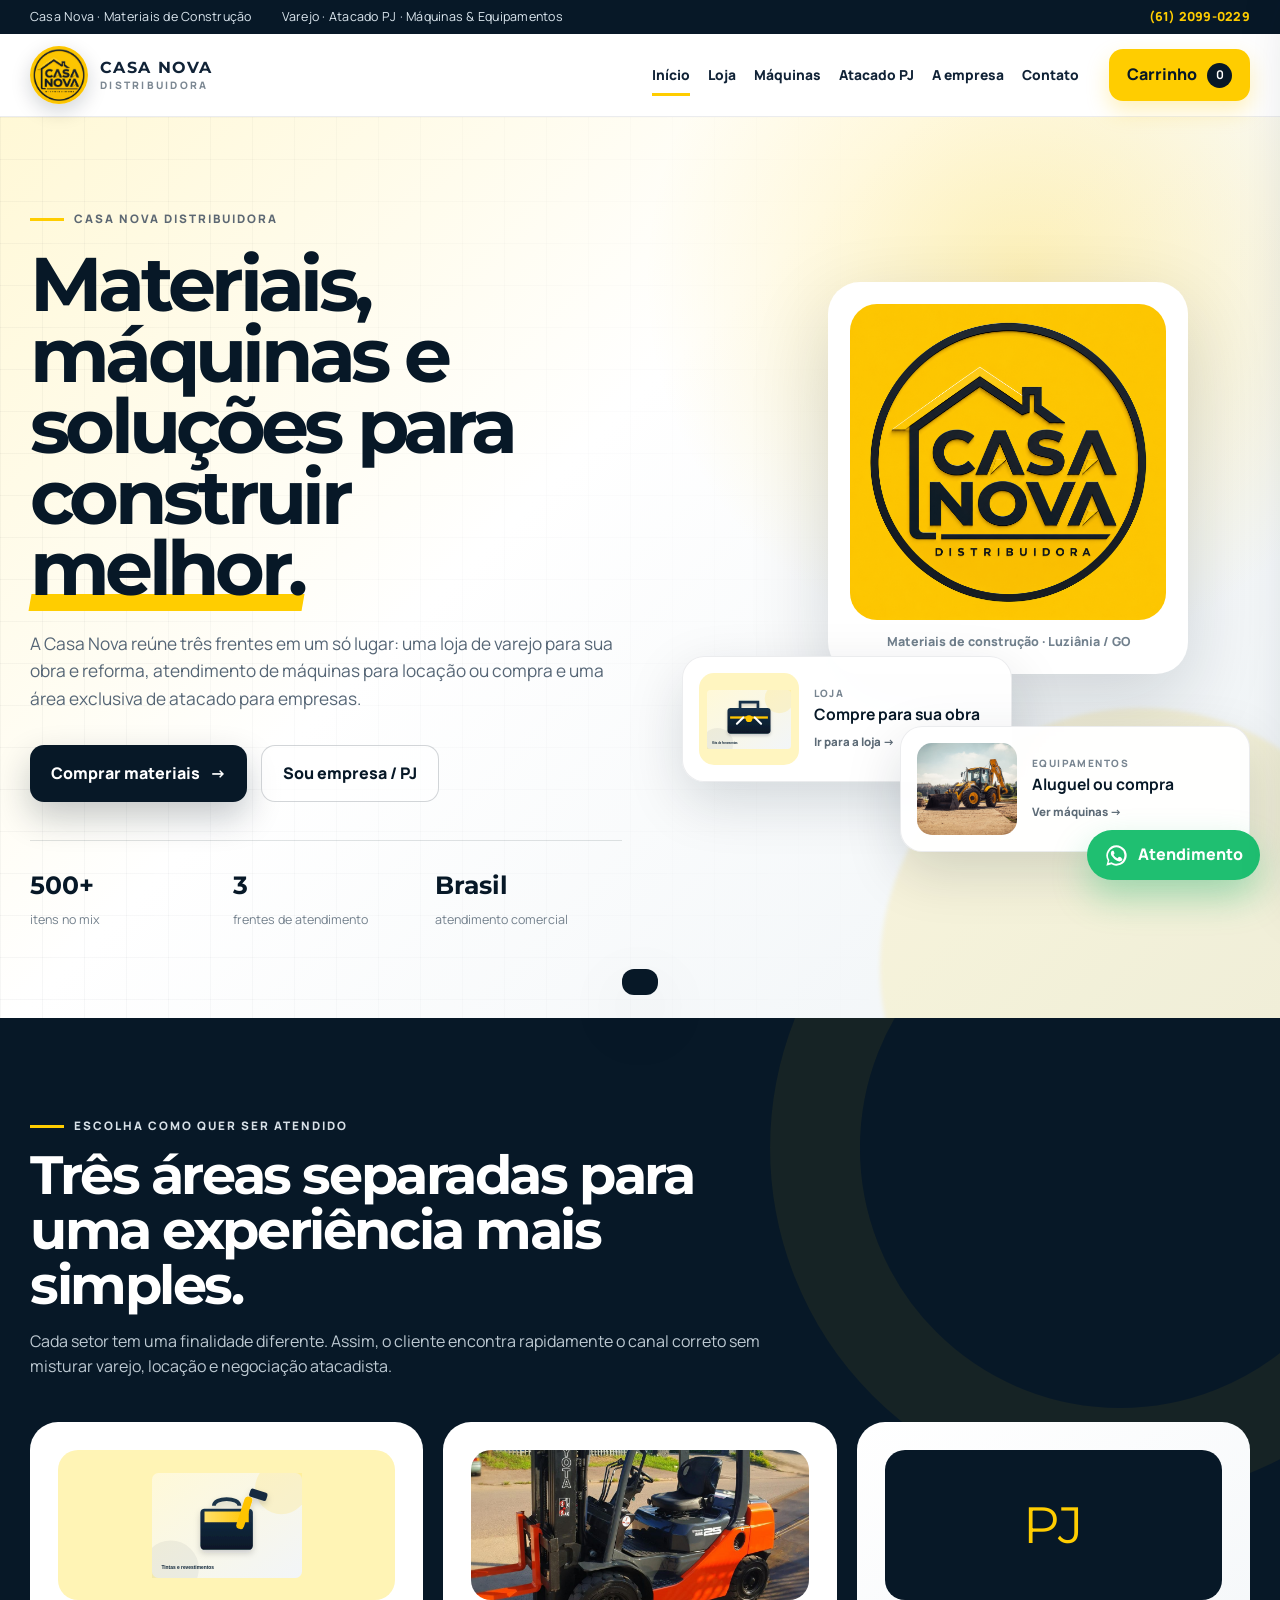
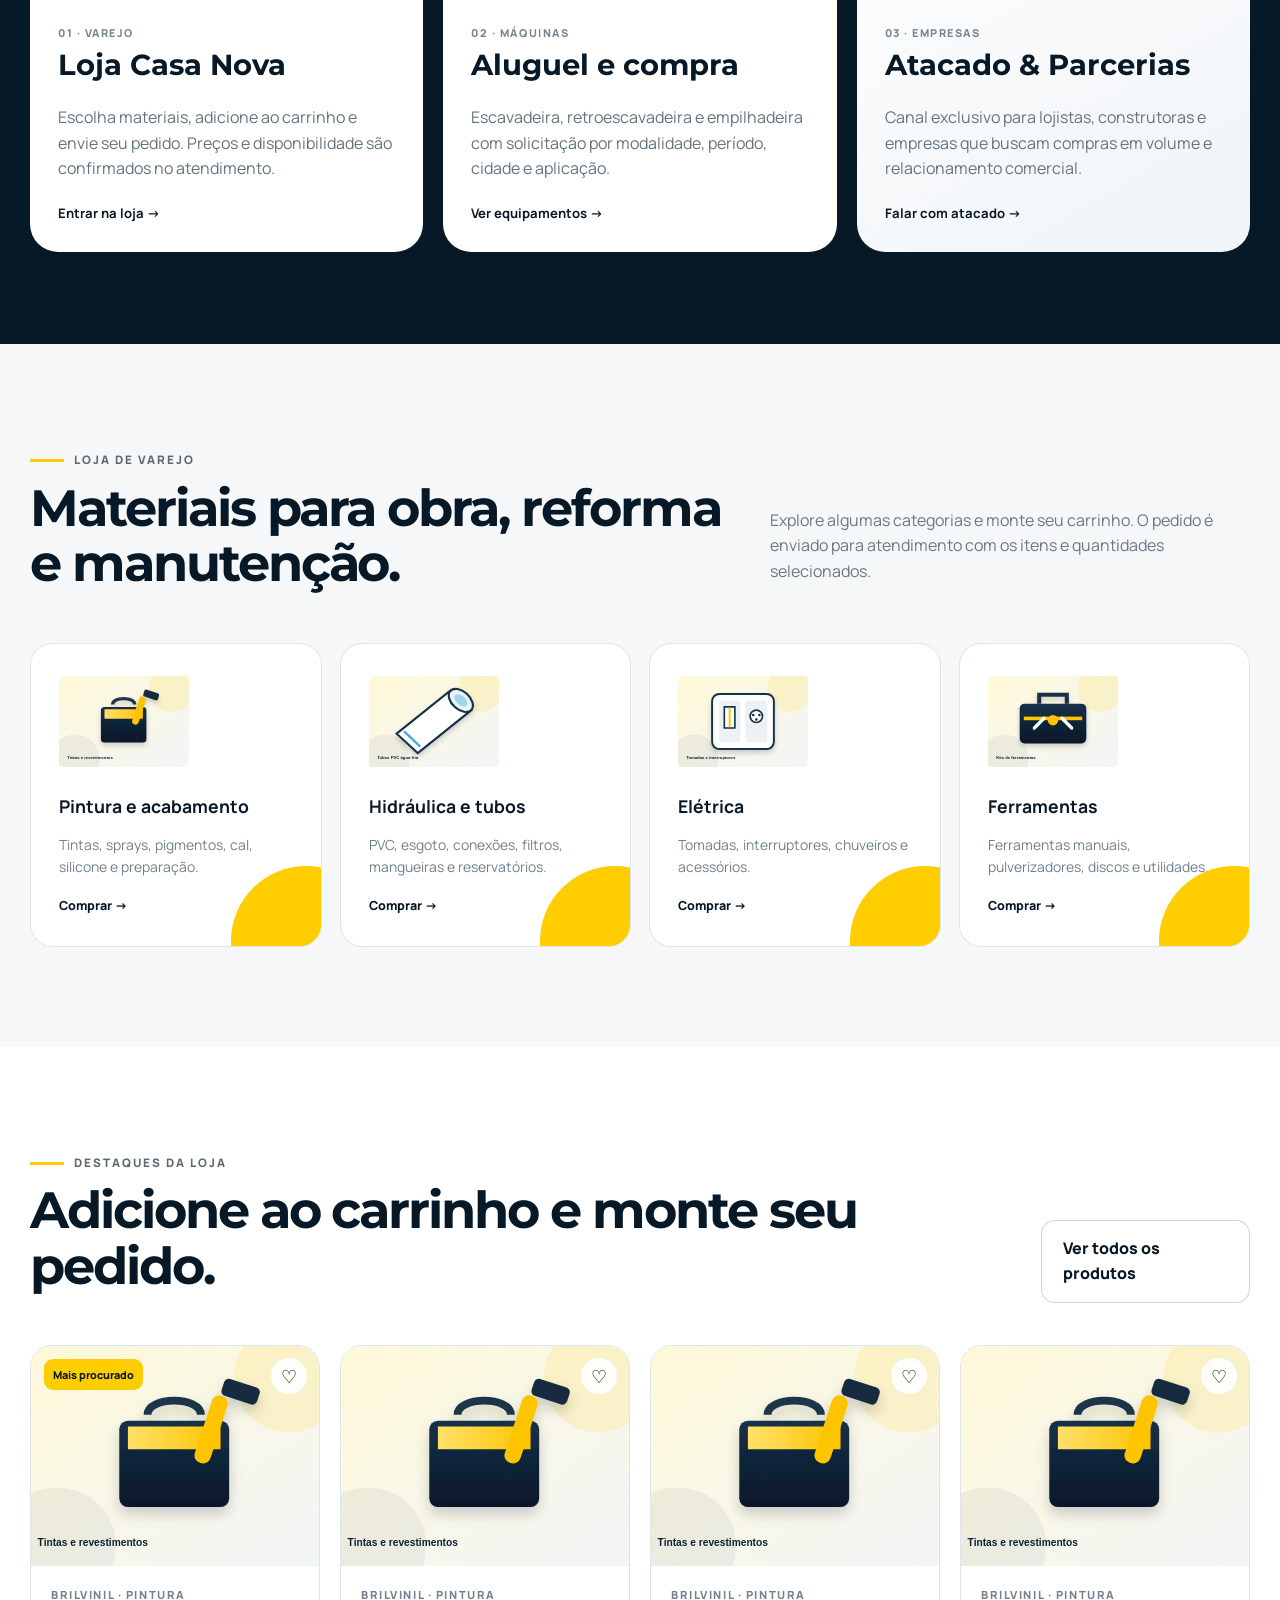
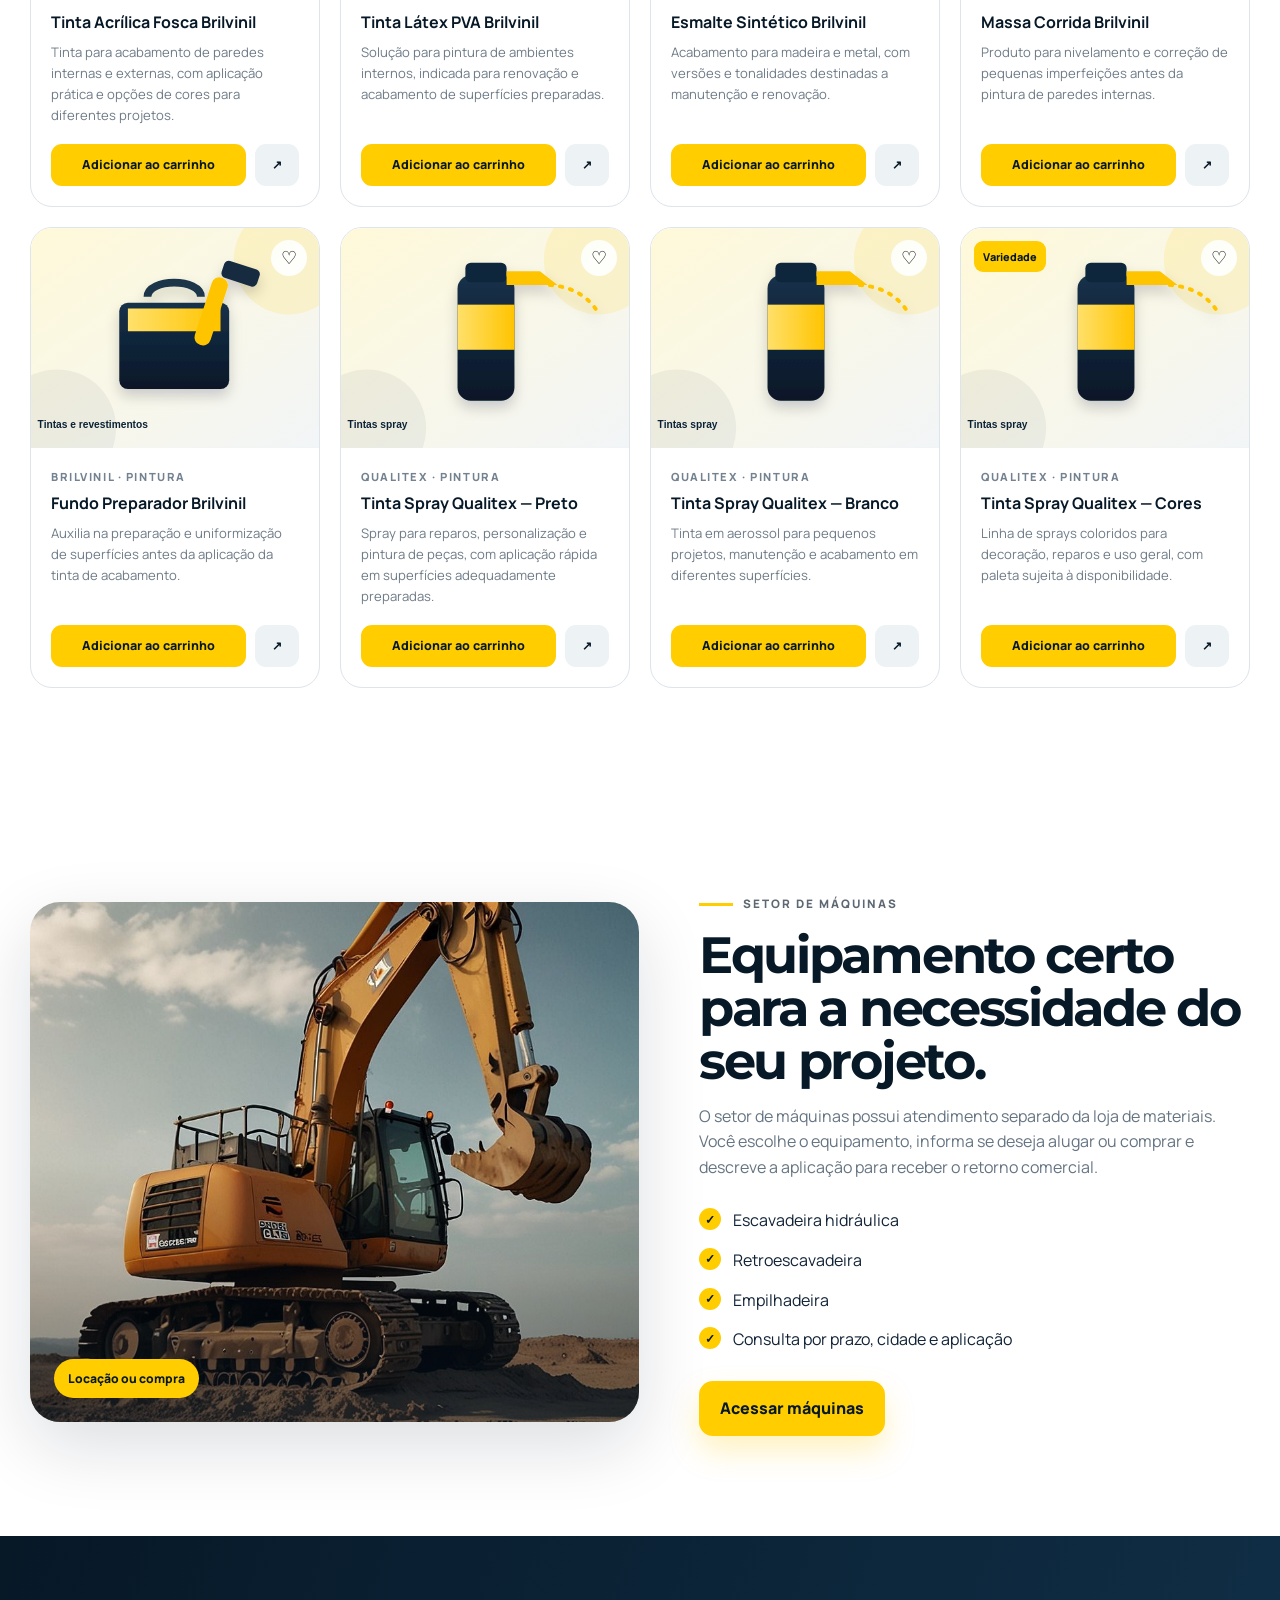
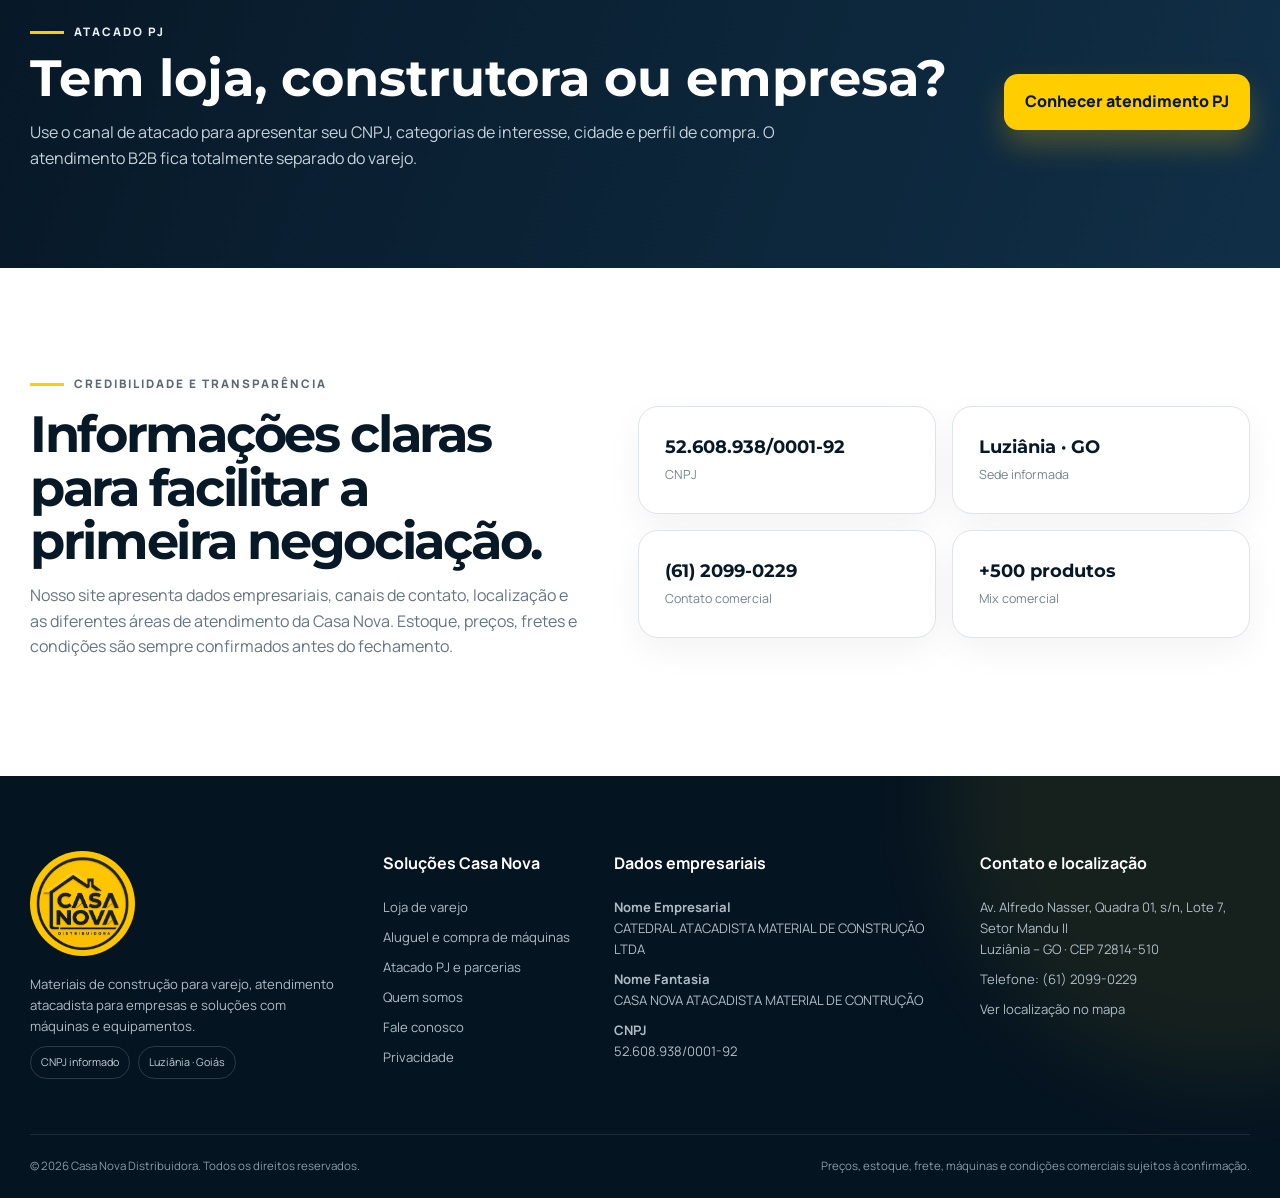
==== commit ffa56d6a: "Add files via upload" ====
--- a/index.html
+++ b/index.html
@@ -1,77 +1,43 @@
-<!doctype html><html lang="pt-BR"><head><meta charset="utf-8"><meta name="viewport" content="width=device-width,initial-scale=1"><meta name="theme-color" content="#ffcd00"><link rel="icon" href="assets/img/favicon.png"><link rel="preconnect" href="https://fonts.googleapis.com"><link rel="preconnect" href="https://fonts.gstatic.com" crossorigin><link href="https://fonts.googleapis.com/css2?family=Manrope:wght@400;500;600;700;800&family=Montserrat:wght@700;800;900&display=swap" rel="stylesheet"><link rel="stylesheet" href="styles.css"><title>Casa Nova Distribuidora | Materiais de Construção</title><meta name="description" content="Distribuidora de materiais de construção com catálogo para lojistas, construtoras e profissionais."></head><body>
-<div class="topbar"><div class="container topbar__inner"><span>Distribuição para todo o Brasil</span><span>Mais de 500 produtos no mix · Máquinas para locação e compra</span><a href="tel:+556120990229">(61) 2099-0229</a></div></div>
-<header class="header">
+<!doctype html><html lang="pt-BR"><head><meta charset="utf-8"><meta name="viewport" content="width=device-width,initial-scale=1"><meta name="theme-color" content="#ffcd00"><link rel="icon" href="assets/img/favicon.png"><link rel="preconnect" href="https://fonts.googleapis.com"><link rel="preconnect" href="https://fonts.gstatic.com" crossorigin><link href="https://fonts.googleapis.com/css2?family=Manrope:wght@400;500;600;700;800&family=Montserrat:wght@700;800;900&display=swap" rel="stylesheet"><link rel="stylesheet" href="styles.css"><title>Casa Nova Distribuidora | Materiais, Máquinas e Atacado</title><meta name="description" content="Casa Nova Distribuidora: loja de materiais de construção, máquinas para aluguel ou compra e atendimento atacadista PJ."></head><body><div class="topbar"><div class="container topbar__inner"><span>Casa Nova · Materiais de Construção</span><span>Varejo · Atacado PJ · Máquinas & Equipamentos</span><a href="tel:+556120990229">(61) 2099-0229</a></div></div><header class="header">
   <div class="container header__inner">
     <a class="brand" href="index.html" aria-label="Casa Nova Distribuidora - Início"><img src="assets/img/logo-casa-nova.png" alt="Casa Nova Distribuidora"><span><strong>Casa Nova</strong><small>Distribuidora</small></span></a>
     <button class="menu-toggle" id="menuToggle" aria-label="Abrir menu" aria-expanded="false"><i></i><i></i><i></i></button>
-    
-<nav class="nav" id="mainNav" aria-label="Navegação principal">
+    <nav class="nav" id="mainNav" aria-label="Navegação principal">
   <a href="index.html">Início</a>
+  <a href="loja.html">Loja</a>
+  <a href="maquinas.html">Máquinas</a>
+  <a href="atacado.html">Atacado PJ</a>
   <a href="empresa.html">A empresa</a>
-  <a href="catalogo.html">Catálogo</a>
-  <a href="maquinas.html">Máquinas</a>
-  <a href="parceiros.html">Para lojistas</a>
   <a href="contato.html">Contato</a>
 </nav>
-    <button class="header-quote js-open-cart"><span>Solicitar cotação</span><b id="cartCount">0</b></button>
+    <button class="header-quote js-open-cart"><span>Carrinho</span><b id="cartCount">0</b></button>
   </div>
-</header>
-<main>
-<section class="hero"><div class="hero__orb one"></div><div class="hero__orb two"></div><div class="container hero__grid"><div class="hero__copy reveal"><span class="eyebrow">Casa Nova Distribuidora</span><h1>Conexões que <em>fortalecem</em> sua loja.</h1><p>Materiais de construção, hidráulica, elétrica, pintura, ferramentas e utilidades — agora com uma área dedicada a máquinas para locação ou compra, com atendimento para lojistas, construtoras e profissionais de todo o Brasil.</p><div class="hero__actions"><a class="btn btn--navy" href="catalogo.html">Explorar produtos <span>→</span></a><a class="btn btn--ghost" href="maquinas.html">Ver máquinas</a></div><div class="hero__stats"><div><b data-count="500" data-suffix="+">0</b><span>itens no mix comercial</span></div><div><b>Brasil</b><span>distribuição nacional</span></div><div><b>B2B</b><span>negociação para empresas</span></div></div></div><div class="hero__visual reveal delay-1"><div class="hero__logo-wrap"><img src="assets/img/logo-casa-nova.png" alt="Logo Casa Nova Distribuidora"></div><div class="float-card a"><b><i class="dot"></i>Cadastro empresarial visível</b><small>Dados claros para uma negociação segura.</small></div><div class="float-card b"><b>Mix em expansão</b><small>Produtos para obra, reforma e reposição de loja.</small></div></div></div></section>
-<section class="trust-strip"><div class="marquee"><span>Atendimento comercial</span><span>Preço competitivo</span><span>Distribuição confiável</span><span>Mais de 500 produtos</span><span>Cotação personalizada</span><span>Entregas para todo o Brasil</span><span>Atendimento comercial</span><span>Preço competitivo</span><span>Distribuição confiável</span><span>Mais de 500 produtos</span><span>Cotação personalizada</span><span>Entregas para todo o Brasil</span></div></section>
-<section class="section"><div class="container about-grid"><div class="about-visual reveal"><img src="assets/img/logo-casa-nova.png" alt="Casa Nova Distribuidora"><div class="about-visual__card"><strong>+500</strong><span>produtos entre linhas de construção, acabamento e manutenção.</span></div></div><div class="about-copy reveal delay-1"><span class="eyebrow">Quem somos</span><div class="section-head" style="margin-bottom:10px"><div><h2>Uma distribuidora criada para relações comerciais de longo prazo.</h2></div></div><p>A Casa Nova Atacadista aproxima lojistas e profissionais de um portfólio amplo de materiais de construção. Organizamos o atendimento para facilitar cotações, reposições e novas oportunidades de parceria.</p><p>Nosso compromisso é conduzir cada negociação com clareza, atenção aos dados do pedido e comunicação direta entre o cliente e a equipe comercial.</p><ul class="check-list"><li>Informações empresariais apresentadas com transparência</li><li>Catálogo organizado por categoria, marca e aplicação</li><li>Atendimento para pessoa jurídica e compras em volume</li><li>Condições logísticas definidas em cada proposta</li></ul><a class="btn btn--navy" href="empresa.html">Conheça a Casa Nova</a></div></div></section>
-<section class="section section--soft"><div class="container"><div class="section-head reveal"><div><span class="eyebrow">Principais categorias</span><h2>Soluções para diferentes etapas da obra.</h2></div><p>Do material básico ao acabamento, nossa seleção ajuda o lojista a montar um mix completo e com bom potencial de giro.</p></div><div class="category-grid"><a class="category-card reveal" href="catalogo.html"><img src="assets/products/paint.svg" alt=""><h3>Pintura e acabamento</h3><p>Tintas, sprays, pigmentos, cal, silicone e preparação.</p><span>Ver categoria →</span></a><a class="category-card reveal delay-1" href="catalogo.html"><img src="assets/products/pvcpipe.svg" alt=""><h3>Hidráulica e tubos</h3><p>PVC, esgoto, conexões, filtros, mangueiras e reservatórios.</p><span>Ver categoria →</span></a><a class="category-card reveal delay-2" href="catalogo.html"><img src="assets/products/outlet.svg" alt=""><h3>Elétrica e iluminação</h3><p>Tomadas, interruptores, módulos, chuveiros e acessórios.</p><span>Ver categoria →</span></a><a class="category-card reveal delay-3" href="catalogo.html"><img src="assets/products/toolkit.svg" alt=""><h3>Ferramentas e utilidades</h3><p>Ferramentas manuais, pulverizadores, discos e itens de apoio.</p><span>Ver categoria →</span></a></div></div></section>
-
-<section class="section machine-home">
-  <div class="container">
-    <div class="section-head reveal">
-      <div><span class="eyebrow">Máquinas & equipamentos</span><h2>Estrutura para a obra ir além do material.</h2></div>
-      <p>Além do nosso mix de construção, apresentamos opções de máquinas para <strong>locação ou compra</strong>, com atendimento comercial sob consulta de disponibilidade, prazo e região.</p>
+</header><main>
+<section class="home-hero">
+  <div class="home-hero__glow"></div>
+  <div class="container home-hero__grid">
+    <div class="home-hero__copy reveal">
+      <span class="eyebrow">Casa Nova Distribuidora</span>
+      <h1>Materiais, máquinas e soluções para <em>construir melhor.</em></h1>
+      <p>A Casa Nova reúne três frentes em um só lugar: uma loja de varejo para sua obra e reforma, atendimento de máquinas para locação ou compra e uma área exclusiva de atacado para empresas.</p>
+      <div class="hero__actions"><a class="btn btn--navy" href="loja.html">Comprar materiais <span>→</span></a><a class="btn btn--ghost" href="atacado.html">Sou empresa / PJ</a></div>
+      <div class="home-proof"><div><b data-count="500" data-suffix="+">0</b><span>itens no mix</span></div><div><b>3</b><span>frentes de atendimento</span></div><div><b>Brasil</b><span>atendimento comercial</span></div></div>
     </div>
-    <div class="machine-showcase">
-      <article class="machine-feature reveal">
-        <img src="assets/img/maquinas/escavadeira-hidraulica.jpg" alt="Escavadeira hidráulica para obras e movimentação de solo">
-        <div class="machine-feature__overlay"><span>Terraplenagem</span><h3>Escavadeira hidráulica</h3><p>Indicada para escavação, abertura de valas, movimentação de solo e serviços pesados.</p><a class="btn btn--yellow" href="maquinas.html?maquina=escavadeira">Ver opções</a></div>
-      </article>
-      <div class="machine-side">
-        <article class="machine-mini reveal delay-1"><img src="assets/img/maquinas/empilhadeira.jpg" alt="Empilhadeira para movimentação de cargas"><div><span>Movimentação</span><h3>Empilhadeira</h3><p>Para depósitos, centros de distribuição e operações de carga.</p><a href="maquinas.html?maquina=empilhadeira">Locar ou comprar →</a></div></article>
-        <article class="machine-mini reveal delay-2"><img src="assets/img/maquinas/retroescavadeira.jpg" alt="Retroescavadeira para construção e terraplenagem"><div><span>Obras</span><h3>Retroescavadeira</h3><p>Versatilidade para escavação, carregamento e apoio em canteiros.</p><a href="maquinas.html?maquina=retroescavadeira">Solicitar proposta →</a></div></article>
-      </div>
-    </div>
-    <div class="machine-benefits reveal">
-      <div><b>Locação</b><span>Períodos e condições definidos conforme necessidade do projeto.</span></div>
-      <div><b>Compra</b><span>Consulta comercial para equipamentos disponíveis e oportunidades.</span></div>
-      <div><b>Atendimento B2B</b><span>Proposta preparada conforme empresa, uso, local e prazo.</span></div>
-      <a class="btn btn--navy" href="maquinas.html">Conhecer setor de máquinas</a>
+    <div class="home-hero__visual reveal delay-1">
+      <div class="hero-brand-card"><img src="assets/img/logo-casa-nova.png" alt="Casa Nova Distribuidora"><span>Materiais de construção · Luziânia / GO</span></div>
+      <a class="hero-tile hero-tile--store" href="loja.html"><img src="assets/products/toolkit.svg" alt="Materiais de construção"><div><small>Loja</small><strong>Compre para sua obra</strong><span>Ir para a loja →</span></div></a>
+      <a class="hero-tile hero-tile--machine" href="maquinas.html"><img src="assets/img/maquinas/retroescavadeira.jpg" alt="Retroescavadeira"><div><small>Equipamentos</small><strong>Aluguel ou compra</strong><span>Ver máquinas →</span></div></a>
     </div>
   </div>
 </section>
-<section class="section"><div class="container"><div class="section-head reveal"><div><span class="eyebrow">Seleção do catálogo</span><h2>Produtos para começar sua cotação.</h2></div><a class="btn btn--ghost" href="catalogo.html">Ver catálogo completo</a></div><div class="product-grid" id="productGrid" data-limit="8"></div><div class="catalog-note reveal">As imagens do catálogo são ilustrações de referência. Marcas, modelos, embalagens, medidas e estoque devem ser confirmados no atendimento comercial.</div></div></section>
-<section class="section section--navy"><div class="container"><div class="section-head reveal"><div><span class="eyebrow" style="color:#d9e3e9">Nossa forma de trabalhar</span><h2>Uma experiência comercial clara e profissional.</h2></div><p>O site facilita a apresentação do portfólio e a organização da solicitação. A negociação é concluída diretamente com nossa equipe.</p></div><div class="feature-grid"><article class="feature-card reveal"><div class="icon">01</div><h3>Catálogo organizado</h3><p>Busca, filtros e detalhes para encontrar rapidamente as linhas de interesse.</p></article><article class="feature-card reveal delay-1"><div class="icon">02</div><h3>Cotação personalizada</h3><p>O cliente monta a lista e informa quantidade, destino e necessidades específicas.</p></article><article class="feature-card reveal delay-2"><div class="icon">03</div><h3>Proposta comercial</h3><p>A equipe confirma disponibilidade, condições e logística antes do fechamento.</p></article><article class="feature-card reveal delay-3"><div class="icon">04</div><h3>Acompanhamento</h3><p>Comunicação direta para apoiar cada etapa da negociação e do atendimento.</p></article></div></div></section>
-<section class="section section--soft"><div class="container"><div class="section-head reveal"><div><span class="eyebrow">Marcas e linhas</span><h2>Um mix que reúne nomes conhecidos do setor.</h2></div><p>As marcas abaixo aparecem em nosso catálogo comercial. A disponibilidade pode variar conforme produto, volume e região.</p></div><div class="brand-cloud reveal"><span class="brand-chip">BRILVINIL</span><span class="brand-chip">LORENZETTI</span><span class="brand-chip">PLUZIE</span><span class="brand-chip">QUARTZOLIT</span><span class="brand-chip">FORTLEV</span><span class="brand-chip">QUALITEX</span><span class="brand-chip">LOTUS</span><span class="brand-chip">AQUAFLEX</span><span class="brand-chip">ARAÚJO METAIS</span><span class="brand-chip">OURO BRANCO</span><span class="brand-chip">STARLUX</span><span class="brand-chip">LANXESS</span></div></div></section>
-<section class="section"><div class="container"><div class="cta reveal"><div><h2>Quer apresentar sua loja e receber atendimento comercial?</h2><p>Preencha uma solicitação ou monte sua lista de produtos. Nossa equipe dará continuidade à conversa com base no perfil da compra.</p></div><a class="btn btn--navy" href="contato.html">Falar com a equipe</a></div></div></section>
-</main>
-<footer class="footer">
-  <div class="footer__shine"></div>
-  <div class="container footer__grid">
-    <div class="footer__brand">
-      <img src="assets/img/logo-casa-nova.png" alt="Casa Nova Distribuidora">
-      <p>Variedade, atendimento comercial e soluções para construção, reforma, manutenção e revenda.</p>
-      <div class="footer__badges"><span>CNPJ informado</span><span>Atendimento B2B</span></div>
-    </div>
-    <div><h4>Navegação</h4><a href="empresa.html">Quem somos</a><a href="parceiros.html">Atendimento para lojistas</a><a href="catalogo.html">Catálogo de produtos</a><a href="maquinas.html">Máquinas: aluguel e compra</a><a href="contato.html">Fale conosco</a><a href="politica.html">Privacidade</a></div>
-    <div><h4>Dados empresariais</h4><p><strong>Nome Empresarial</strong><br>CATEDRAL ATACADISTA MATERIAL DE CONSTRUÇÃO LTDA</p><p><strong>Nome Fantasia</strong><br>CASA NOVA ATACADISTA MATERIAL DE CONTRUÇÃO</p><p><strong>CNPJ</strong><br>52.608.938/0001-92</p></div>
-    <div><h4>Contato e localização</h4><p>Av. Alfredo Nasser, Quadra 01, s/n, Lote 7, Setor Mandu II<br>Luziânia – GO · CEP 72814-510</p><a href="tel:+556120990229">Telefone: (61) 2099-0229</a><a target="_blank" rel="noopener" href="https://www.google.com/maps/search/?api=1&query=Av.+Alfredo+Nasser+Quadra+01+Lote+7+Setor+Mandu+II+Luziania+GO">Ver localização no mapa</a></div>
-  </div>
-  <div class="container footer__bottom"><span>© 2026 Casa Nova Distribuidora. Todos os direitos reservados.</span><span>Preços, estoque, marcas e condições sujeitos à confirmação comercial.</span></div>
-</footer>
-<a class="whatsapp-float" href="https://wa.me/556120990229?text=Ol%C3%A1%2C%20vim%20pelo%20site%20da%20Casa%20Nova%20e%20gostaria%20de%20atendimento." target="_blank" rel="noopener" aria-label="Falar com a Casa Nova"><svg viewBox="0 0 32 32" aria-hidden="true"><path d="M16 3a13 13 0 0 0-11.2 19.6L3 29l6.6-1.7A13 13 0 1 0 16 3Zm0 23.6c-2.1 0-4.1-.6-5.8-1.7l-.4-.2-3.9 1 1-3.8-.3-.4A10.5 10.5 0 1 1 16 26.6Zm5.8-7.9c-.3-.2-1.9-.9-2.2-1s-.5-.2-.8.2-.9 1.1-1.1 1.4-.4.2-.7.1c-2-.8-3.4-2-4.7-4-.4-.6.4-.6 1.1-2 .1-.2.1-.5 0-.7l-1-2.4c-.2-.5-.5-.5-.8-.5h-.7c-.2 0-.6.1-.9.5s-1.2 1.2-1.2 3c0 1.8 1.3 3.5 1.5 3.7.2.2 2.6 4 6.3 5.6 2.4 1 3.3 1.1 4.5.9 1-.2 1.9-.8 2.2-1.6.3-.8.3-1.5.2-1.6-.2-.3-.4-.4-.7-.6Z"/></svg><span>Atendimento</span></a>
-<aside class="cart-drawer" id="cartDrawer" aria-hidden="true">
-  <div class="cart-head"><div><span>Lista de produtos</span><h3>Solicitação de cotação</h3></div><button id="closeCart" aria-label="Fechar">×</button></div>
-  <div class="cart-items" id="cartItems"></div>
-  <div class="cart-empty" id="cartEmpty"><b>Sua lista está vazia</b><p>Adicione produtos do catálogo para montar uma solicitação.</p></div>
-  <div class="cart-footer"><label>Nome / empresa<input id="quoteName" placeholder="Como podemos chamar você?"></label><label>CPF ou CNPJ<input id="quoteDoc" placeholder="Documento para identificação"></label><label>Observações<textarea id="quoteNotes" rows="3" placeholder="Quantidade, cidade de entrega ou dúvidas"></textarea></label><button class="btn btn--yellow full" id="sendQuote">Enviar solicitação</button><button class="clear" id="clearCart">Limpar lista</button></div>
-</aside><div class="backdrop" id="backdrop"></div>
-<div class="product-modal" id="productModal" aria-hidden="true"><div class="product-modal__dialog"><button class="product-modal__close" id="closeProductModal" aria-label="Fechar">×</button><div id="productModalContent"></div></div></div>
-<div class="toast" id="toast"></div>
-<script src="products-data.js"></script><script src="script.js"></script></body></html>+<section class="business-hub"><div class="container"><div class="hub-intro reveal"><span class="eyebrow">Escolha como quer ser atendido</span><h2>Três áreas separadas para uma experiência mais simples.</h2><p>Cada setor tem uma finalidade diferente. Assim, o cliente encontra rapidamente o canal correto sem misturar varejo, locação e negociação atacadista.</p></div><div class="business-grid">
+<a class="business-card business-card--retail reveal" href="loja.html"><div class="business-card__icon"><img src="assets/products/paint.svg" alt=""></div><span>01 · Varejo</span><h3>Loja Casa Nova</h3><p>Escolha materiais, adicione ao carrinho e envie seu pedido. Preços e disponibilidade são confirmados no atendimento.</p><strong>Entrar na loja <i>→</i></strong></a>
+<a class="business-card business-card--machine reveal delay-1" href="maquinas.html"><div class="business-card__photo"><img src="assets/img/maquinas/empilhadeira.jpg" alt="Empilhadeira"></div><span>02 · Máquinas</span><h3>Aluguel e compra</h3><p>Escavadeira, retroescavadeira e empilhadeira com solicitação por modalidade, período, cidade e aplicação.</p><strong>Ver equipamentos <i>→</i></strong></a>
+<a class="business-card business-card--b2b reveal delay-2" href="atacado.html"><div class="business-card__icon business-card__icon--dark">PJ</div><span>03 · Empresas</span><h3>Atacado & Parcerias</h3><p>Canal exclusivo para lojistas, construtoras e empresas que buscam compras em volume e relacionamento comercial.</p><strong>Falar com atacado <i>→</i></strong></a>
+</div></div></section>
+<section class="section section--soft"><div class="container"><div class="section-head reveal"><div><span class="eyebrow">Loja de varejo</span><h2>Materiais para obra, reforma e manutenção.</h2></div><p>Explore algumas categorias e monte seu carrinho. O pedido é enviado para atendimento com os itens e quantidades selecionados.</p></div><div class="category-grid"><a class="category-card reveal" href="loja.html"><img src="assets/products/paint.svg" alt=""><h3>Pintura e acabamento</h3><p>Tintas, sprays, pigmentos, cal, silicone e preparação.</p><span>Comprar →</span></a><a class="category-card reveal delay-1" href="loja.html"><img src="assets/products/pvcpipe.svg" alt=""><h3>Hidráulica e tubos</h3><p>PVC, esgoto, conexões, filtros, mangueiras e reservatórios.</p><span>Comprar →</span></a><a class="category-card reveal delay-2" href="loja.html"><img src="assets/products/outlet.svg" alt=""><h3>Elétrica</h3><p>Tomadas, interruptores, chuveiros e acessórios.</p><span>Comprar →</span></a><a class="category-card reveal delay-3" href="loja.html"><img src="assets/products/toolkit.svg" alt=""><h3>Ferramentas</h3><p>Ferramentas manuais, pulverizadores, discos e utilidades.</p><span>Comprar →</span></a></div></div></section>
+<section class="section"><div class="container"><div class="section-head reveal"><div><span class="eyebrow">Destaques da loja</span><h2>Adicione ao carrinho e monte seu pedido.</h2></div><a class="btn btn--ghost" href="loja.html">Ver todos os produtos</a></div><div class="product-grid" id="productGrid" data-limit="8"></div></div></section>
+<section class="section machine-split"><div class="container machine-split__grid"><div class="machine-split__image reveal"><img src="assets/img/maquinas/escavadeira-hidraulica.jpg" alt="Escavadeira hidráulica"><div class="machine-split__badge">Locação ou compra</div></div><div class="machine-split__copy reveal delay-1"><span class="eyebrow">Setor de máquinas</span><h2>Equipamento certo para a necessidade do seu projeto.</h2><p>O setor de máquinas possui atendimento separado da loja de materiais. Você escolhe o equipamento, informa se deseja alugar ou comprar e descreve a aplicação para receber o retorno comercial.</p><ul class="check-list"><li>Escavadeira hidráulica</li><li>Retroescavadeira</li><li>Empilhadeira</li><li>Consulta por prazo, cidade e aplicação</li></ul><a class="btn btn--yellow" href="maquinas.html">Acessar máquinas</a></div></div></section>
+<section class="section b2b-banner"><div class="container b2b-banner__inner reveal"><div><span class="eyebrow light">Atacado PJ</span><h2>Tem loja, construtora ou empresa?</h2><p>Use o canal de atacado para apresentar seu CNPJ, categorias de interesse, cidade e perfil de compra. O atendimento B2B fica totalmente separado do varejo.</p></div><a class="btn btn--yellow" href="atacado.html">Conhecer atendimento PJ</a></div></section>
+<section class="section"><div class="container credibility"><div class="credibility__copy reveal"><span class="eyebrow">Credibilidade e transparência</span><h2>Informações claras para facilitar a primeira negociação.</h2><p>Nosso site apresenta dados empresariais, canais de contato, localização e as diferentes áreas de atendimento da Casa Nova. Estoque, preços, fretes e condições são sempre confirmados antes do fechamento.</p></div><div class="credibility__cards"><article class="reveal"><b>52.608.938/0001-92</b><span>CNPJ</span></article><article class="reveal delay-1"><b>Luziânia · GO</b><span>Sede informada</span></article><article class="reveal delay-2"><b>(61) 2099-0229</b><span>Contato comercial</span></article><article class="reveal delay-3"><b>+500 produtos</b><span>Mix comercial</span></article></div></div></section>
+</main><footer class="footer"><div class="footer__shine"></div><div class="container footer__grid"><div class="footer__brand"><img src="assets/img/logo-casa-nova.png" alt="Casa Nova Distribuidora"><p>Materiais de construção para varejo, atendimento atacadista para empresas e soluções com máquinas e equipamentos.</p><div class="footer__badges"><span>CNPJ informado</span><span>Luziânia · Goiás</span></div></div><div><h4>Soluções Casa Nova</h4><a href="loja.html">Loja de varejo</a><a href="maquinas.html">Aluguel e compra de máquinas</a><a href="atacado.html">Atacado PJ e parcerias</a><a href="empresa.html">Quem somos</a><a href="contato.html">Fale conosco</a><a href="politica.html">Privacidade</a></div><div><h4>Dados empresariais</h4><p><strong>Nome Empresarial</strong><br>CATEDRAL ATACADISTA MATERIAL DE CONSTRUÇÃO LTDA</p><p><strong>Nome Fantasia</strong><br>CASA NOVA ATACADISTA MATERIAL DE CONTRUÇÃO</p><p><strong>CNPJ</strong><br>52.608.938/0001-92</p></div><div><h4>Contato e localização</h4><p>Av. Alfredo Nasser, Quadra 01, s/n, Lote 7, Setor Mandu II<br>Luziânia – GO · CEP 72814-510</p><a href="tel:+556120990229">Telefone: (61) 2099-0229</a><a target="_blank" rel="noopener" href="https://www.google.com/maps/search/?api=1&query=Av.+Alfredo+Nasser+Quadra+01+Lote+7+Setor+Mandu+II+Luziania+GO">Ver localização no mapa</a></div></div><div class="container footer__bottom"><span>© 2026 Casa Nova Distribuidora. Todos os direitos reservados.</span><span>Preços, estoque, frete, máquinas e condições comerciais sujeitos à confirmação.</span></div></footer><a class="whatsapp-float" href="https://wa.me/556120990229?text=Ol%C3%A1%2C%20vim%20pelo%20site%20da%20Casa%20Nova%20e%20gostaria%20de%20atendimento." target="_blank" rel="noopener" aria-label="Falar com a Casa Nova"><svg viewBox="0 0 32 32" aria-hidden="true"><path d="M16 3a13 13 0 0 0-11.2 19.6L3 29l6.6-1.7A13 13 0 1 0 16 3Zm0 23.6c-2.1 0-4.1-.6-5.8-1.7l-.4-.2-3.9 1 1-3.8-.3-.4A10.5 10.5 0 1 1 16 26.6Zm5.8-7.9c-.3-.2-1.9-.9-2.2-1s-.5-.2-.8.2-.9 1.1-1.1 1.4-.4.2-.7.1c-2-.8-3.4-2-4.7-4-.4-.6.4-.6 1.1-2 .1-.2.1-.5 0-.7l-1-2.4c-.2-.5-.5-.5-.8-.5h-.7c-.2 0-.6.1-.9.5s-1.2 1.2-1.2 3c0 1.8 1.3 3.5 1.5 3.7.2.2 2.6 4 6.3 5.6 2.4 1 3.3 1.1 4.5.9 1-.2 1.9-.8 2.2-1.6.3-.8.3-1.5.2-1.6-.2-.3-.4-.4-.7-.6Z"/></svg><span>Atendimento</span></a><aside class="cart-drawer" id="cartDrawer" aria-hidden="true"><div class="cart-head"><div><span>Loja Casa Nova</span><h3>Meu carrinho</h3></div><button id="closeCart" aria-label="Fechar">×</button></div><div class="cart-items" id="cartItems"></div><div class="cart-empty" id="cartEmpty"><b>Seu carrinho está vazio</b><p>Adicione produtos da loja para montar seu pedido.</p></div><div class="cart-footer"><div class="cart-info">Os preços não são exibidos nesta versão. Ao finalizar, nossa equipe confirma valores, estoque e entrega.</div><label>Nome<input id="quoteName" placeholder="Seu nome"></label><label>CPF ou CNPJ<input id="quoteDoc" placeholder="Documento para identificação"></label><label>Entrega / observações<textarea id="quoteNotes" rows="3" placeholder="Cidade, bairro, retirada, medidas ou observações"></textarea></label><button class="btn btn--yellow full" id="sendQuote">Finalizar pedido</button><button class="clear" id="clearCart">Limpar carrinho</button></div></aside><div class="backdrop" id="backdrop"></div><div class="product-modal" id="productModal" aria-hidden="true"><div class="product-modal__dialog"><button class="product-modal__close" id="closeProductModal" aria-label="Fechar">×</button><div id="productModalContent"></div></div></div><div class="toast" id="toast"></div><script src="products-data.js"></script><script src="script.js"></script></body></html>
--- a/styles.css
+++ b/styles.css
@@ -16,3 +16,9 @@
 @media(max-width:1040px){.machine-grid{grid-template-columns:1fr 1fr}.machine-grid .machine-card:last-child{grid-column:1/-1;max-width:590px;margin:auto}.machine-showcase{grid-template-columns:1fr}.machine-feature{min-height:520px}.machine-side{grid-template-columns:1fr 1fr;grid-template-rows:auto}.machine-benefits{grid-template-columns:1fr 1fr}.machine-benefits .btn{grid-column:1/-1}.machine-form-grid{gap:35px}.machine-steps{grid-template-columns:1fr 1fr}}
 @media(max-width:820px){.machines-hero{min-height:650px}.machines-hero__shade{background:linear-gradient(0deg,rgba(7,24,39,.95),rgba(7,24,39,.55))}.machines-hero__content{padding:95px 0}.machines-hero h1{font-size:3.5rem}.machine-grid,.mode-grid,.machine-form-grid{grid-template-columns:1fr}.machine-grid .machine-card:last-child{grid-column:auto;max-width:none}.machine-card__media{height:360px}.machine-side{grid-template-columns:1fr}.machine-benefits{grid-template-columns:1fr}.machine-benefits .btn{grid-column:auto}.machine-steps{grid-template-columns:1fr 1fr}.machine-form-copy{position:relative}}
 @media(max-width:560px){.machines-hero h1{font-size:2.9rem}.machine-hero-points{gap:7px}.machine-feature{min-height:500px}.machine-feature__overlay{left:23px;right:23px;bottom:23px}.machine-feature__overlay h3{font-size:1.7rem}.machine-card__media{height:300px}.machine-card__actions{grid-template-columns:1fr}.machine-steps{grid-template-columns:1fr}.machine-form{padding:20px}.machine-home .section-head{margin-bottom:25px}}
+
+/* ===== Estrutura comercial V3: Varejo, Máquinas e Atacado PJ ===== */
+.home-hero{position:relative;overflow:hidden;background:radial-gradient(circle at 80% 18%,rgba(255,205,0,.28),transparent 30%),linear-gradient(135deg,#fff8d6 0,#fff 42%,#eef3f6 100%);min-height:760px;display:flex;align-items:center}.home-hero:before{content:"";position:absolute;inset:0;background-image:linear-gradient(rgba(7,24,39,.035) 1px,transparent 1px),linear-gradient(90deg,rgba(7,24,39,.035) 1px,transparent 1px);background-size:42px 42px;mask-image:linear-gradient(90deg,#000,transparent 72%)}.home-hero__glow{position:absolute;width:520px;height:520px;border-radius:50%;background:rgba(255,205,0,.12);right:-120px;bottom:-210px;filter:blur(2px);animation:breathe 6s ease-in-out infinite}.home-hero__grid{position:relative;display:grid;grid-template-columns:1.02fr .98fr;gap:60px;align-items:center;padding:86px 0}.home-hero__copy h1{font-family:Montserrat,sans-serif;font-size:clamp(3.4rem,5.9vw,6.2rem);line-height:.94;letter-spacing:-.062em;color:var(--navy);margin:20px 0 26px}.home-hero__copy h1 em{font-style:normal;position:relative;z-index:1}.home-hero__copy h1 em:after{content:"";position:absolute;left:0;right:0;bottom:3px;height:17px;background:var(--yellow);z-index:-1;transform:skewX(-10deg)}.home-hero__copy>p{max-width:690px;color:#566676;font-size:1.08rem}.home-proof{display:grid;grid-template-columns:repeat(3,1fr);gap:16px;margin-top:36px;padding-top:25px;border-top:1px solid rgba(7,24,39,.12)}.home-proof b{display:block;font-family:Montserrat;font-size:1.55rem;color:var(--navy)}.home-proof span{font-size:.78rem;color:#74818d}.home-hero__visual{position:relative;min-height:570px}.hero-brand-card{position:absolute;right:62px;top:0;width:360px;padding:22px;border-radius:32px;background:white;box-shadow:0 28px 80px rgba(7,24,39,.16);z-index:2}.hero-brand-card img{width:100%;aspect-ratio:1;object-fit:cover;border-radius:27px}.hero-brand-card span{display:block;text-align:center;margin-top:12px;font-size:.78rem;color:#71808d;font-weight:800}.hero-tile{position:absolute;display:flex;gap:15px;align-items:center;border-radius:22px;padding:16px;background:rgba(255,255,255,.96);border:1px solid rgba(7,24,39,.08);box-shadow:0 20px 55px rgba(7,24,39,.15);transition:.35s;z-index:3}.hero-tile:hover{transform:translateY(-7px) rotate(-1deg);box-shadow:0 30px 75px rgba(7,24,39,.22)}.hero-tile img{width:100px;height:92px;object-fit:cover;border-radius:15px;background:#f5f7f8}.hero-tile--store{left:0;bottom:70px;width:330px}.hero-tile--store img{object-fit:contain;padding:8px;background:#fff5c0}.hero-tile--machine{right:0;bottom:0;width:350px}.hero-tile small{display:block;text-transform:uppercase;letter-spacing:.14em;font-weight:900;color:#788591;font-size:.63rem}.hero-tile strong{display:block;color:var(--navy);font-size:.98rem;line-height:1.2;margin:4px 0}.hero-tile span{font-size:.72rem;font-weight:900;color:#5d6b77}.business-hub{padding:92px 0;background:var(--navy);color:white;position:relative;overflow:hidden}.business-hub:before{content:"";position:absolute;width:520px;height:520px;border:90px solid rgba(255,205,0,.06);border-radius:50%;right:-190px;top:-220px}.hub-intro{max-width:780px;margin-bottom:42px}.hub-intro .eyebrow{color:#d7e0e7}.hub-intro h2{font-family:Montserrat;font-size:clamp(2.4rem,4.2vw,4rem);line-height:1.02;letter-spacing:-.045em;margin:13px 0}.hub-intro p{color:#bdc9d2}.business-grid{display:grid;grid-template-columns:repeat(3,1fr);gap:20px;position:relative}.business-card{min-height:430px;border-radius:28px;padding:28px;background:white;color:var(--ink);display:flex;flex-direction:column;transition:.38s;overflow:hidden;position:relative}.business-card:hover{transform:translateY(-10px)}.business-card>span{margin-top:24px;text-transform:uppercase;letter-spacing:.14em;font-size:.68rem;font-weight:900;color:#778590}.business-card h3{font-family:Montserrat;font-size:1.8rem;line-height:1.1;margin:8px 0;color:var(--navy)}.business-card p{color:#647482}.business-card>strong{margin-top:auto;font-size:.82rem;color:var(--navy)}.business-card>strong i{font-style:normal;display:inline-block;transition:.25s}.business-card:hover>strong i{transform:translateX(7px)}.business-card__icon{height:150px;border-radius:20px;background:#fff4b5;display:grid;place-items:center}.business-card__icon img{width:150px;height:120px;object-fit:contain}.business-card__icon--dark{background:var(--navy);color:var(--yellow);font-family:Montserrat;font-size:3.2rem}.business-card__photo{height:150px;border-radius:20px;overflow:hidden}.business-card__photo img{width:100%;height:100%;object-fit:cover;transition:.7s}.business-card:hover .business-card__photo img{transform:scale(1.06)}.business-card--b2b{background:linear-gradient(150deg,#fff,#f0f4f7)}.machine-split{background:#fff}.machine-split__grid{display:grid;grid-template-columns:1.05fr .95fr;gap:60px;align-items:center}.machine-split__image{position:relative;border-radius:30px;overflow:hidden;min-height:520px;box-shadow:var(--shadow)}.machine-split__image img{position:absolute;inset:0;width:100%;height:100%;object-fit:cover;transition:transform 1s}.machine-split__image:hover img{transform:scale(1.045)}.machine-split__image:after{content:"";position:absolute;inset:0;background:linear-gradient(0deg,rgba(7,24,39,.45),transparent 50%)}.machine-split__badge{position:absolute;left:24px;bottom:24px;z-index:2;background:var(--yellow);color:var(--navy);padding:10px 14px;border-radius:999px;font-weight:900;font-size:.76rem}.machine-split__copy h2,.credibility__copy h2{font-family:Montserrat;font-size:clamp(2.35rem,4vw,4rem);line-height:1.04;letter-spacing:-.045em;color:var(--navy);margin:14px 0}.machine-split__copy>p,.credibility__copy>p{color:#657482}.b2b-banner{background:linear-gradient(110deg,#071827,#102f47);color:white;padding:80px 0}.b2b-banner__inner{display:flex;align-items:center;justify-content:space-between;gap:45px}.b2b-banner h2{font-family:Montserrat;font-size:clamp(2.2rem,4vw,4rem);line-height:1.02;margin:10px 0}.b2b-banner p{max-width:760px;color:#c6d2da}.credibility{display:grid;grid-template-columns:.95fr 1.05fr;gap:55px;align-items:center}.credibility__cards{display:grid;grid-template-columns:1fr 1fr;gap:16px}.credibility__cards article{padding:26px;border-radius:20px;border:1px solid var(--line);background:#fff;box-shadow:0 12px 35px rgba(7,24,39,.05)}.credibility__cards b{display:block;color:var(--navy);font-family:Montserrat;font-size:1.1rem}.credibility__cards span{font-size:.78rem;color:#75828d}.store-hero{padding:88px 0;background:linear-gradient(120deg,#fff8d1,#fff 56%,#eef3f6)}.store-hero__grid{display:grid;grid-template-columns:1.05fr .95fr;align-items:center;gap:60px}.store-hero h1{font-family:Montserrat;font-size:clamp(3rem,5vw,5rem);line-height:.97;letter-spacing:-.055em;color:var(--navy);margin:14px 0 22px}.store-hero p{max-width:680px;color:#5f6e7b}.store-hero__badges{display:flex;flex-wrap:wrap;gap:9px;margin-top:26px}.store-hero__badges span{background:white;border:1px solid rgba(7,24,39,.1);padding:9px 13px;border-radius:999px;font-weight:800;font-size:.75rem}.store-hero__art{display:grid;grid-template-columns:1fr 1fr;gap:14px;transform:rotate(2deg)}.store-hero__art img{width:100%;height:180px;object-fit:contain;background:white;border-radius:22px;padding:20px;box-shadow:0 18px 45px rgba(7,24,39,.11);animation:float 6s ease-in-out infinite}.store-hero__art img:nth-child(2){animation-delay:-1.5s}.store-hero__art img:nth-child(3){animation-delay:-3s}.store-hero__art img:nth-child(4){animation-delay:-4.5s}.store-help{display:flex;align-items:center;justify-content:center;gap:18px;margin-bottom:36px;padding:20px;border-radius:20px;background:white;border:1px solid var(--line)}.store-help div{display:flex;align-items:center;gap:9px}.store-help b{width:31px;height:31px;border-radius:50%;display:grid;place-items:center;background:var(--yellow);color:var(--navy)}.store-help span{font-size:.82rem;font-weight:800}.store-help i{font-style:normal;color:#a4afb7}.catalog-note strong{color:var(--navy)}.b2b-hero{background:linear-gradient(120deg,#071827,#0f3049);color:white;padding:105px 0;position:relative;overflow:hidden}.b2b-hero:after{content:"PJ";position:absolute;right:-40px;bottom:-120px;font-family:Montserrat;font-size:24rem;line-height:1;color:rgba(255,205,0,.045);font-weight:900}.b2b-hero__grid{position:relative;z-index:2;display:grid;grid-template-columns:1.08fr .92fr;gap:70px;align-items:center}.b2b-hero h1{font-family:Montserrat;font-size:clamp(3rem,5vw,5.2rem);line-height:.96;letter-spacing:-.055em;margin:16px 0 24px}.b2b-hero p{color:#c9d4dc;max-width:720px}.b2b-hero .breadcrumbs,.b2b-hero .breadcrumbs a{color:#b8c6d0}.b2b-hero__panel{background:rgba(255,255,255,.08);border:1px solid rgba(255,255,255,.15);backdrop-filter:blur(14px);padding:28px;border-radius:25px}.b2b-hero__panel>strong{display:block;font-family:Montserrat;font-size:1.5rem;color:var(--yellow);margin-bottom:16px}.b2b-hero__panel div{padding:15px 0;border-top:1px solid rgba(255,255,255,.1)}.b2b-hero__panel span{display:block;text-transform:uppercase;letter-spacing:.12em;font-size:.63rem;color:#9db0bd;font-weight:900}.b2b-hero__panel b{font-size:.9rem}.cart-info{background:#fff7cb;border:1px solid #f2dc75;border-radius:13px;padding:12px 13px;font-size:.75rem;line-height:1.45;color:#5e5330}.cart-item--qty{align-items:center}.cart-item__info{flex:1;min-width:0}.cart-qty{display:flex;align-items:center;gap:8px;margin-top:8px}.cart-qty button{width:26px;height:26px;border:1px solid var(--line);border-radius:8px;background:#fff;color:var(--navy);font-weight:900;cursor:pointer}.cart-qty span{min-width:20px;text-align:center;font-size:.82rem;font-weight:900}.cart-remove{align-self:flex-start!important}.product-card .add-cart{background:var(--yellow);color:var(--navy)}
+@media(max-width:1100px){.home-hero__grid,.store-hero__grid,.b2b-hero__grid{grid-template-columns:1fr}.home-hero__visual{max-width:650px;width:100%;margin:auto}.business-grid{grid-template-columns:1fr 1fr}.business-card:last-child{grid-column:1/-1}.machine-split__grid,.credibility{grid-template-columns:1fr}.machine-split__image{min-height:460px}.b2b-banner__inner{align-items:flex-start;flex-direction:column}.store-hero__art{max-width:650px}.nav{gap:13px}.nav a{font-size:.8rem}}
+@media(max-width:820px){.home-hero{min-height:auto}.home-hero__grid{padding:70px 0}.home-hero__copy h1{font-size:3.5rem}.home-hero__visual{min-height:520px}.hero-brand-card{right:30px;width:320px}.hero-tile--store{width:300px}.hero-tile--machine{width:310px}.business-grid{grid-template-columns:1fr}.business-card:last-child{grid-column:auto}.business-card{min-height:360px}.home-proof{grid-template-columns:1fr 1fr 1fr}.credibility__cards{grid-template-columns:1fr 1fr}.store-help{align-items:stretch;flex-direction:column}.store-help i{display:none}.store-help div{justify-content:flex-start}.store-hero__art img{height:150px}.b2b-hero{padding:80px 0}}
+@media(max-width:560px){.home-hero__copy h1{font-size:2.85rem}.home-proof{grid-template-columns:1fr}.home-hero__visual{min-height:500px}.hero-brand-card{right:0;width:260px}.hero-tile{left:0!important;right:auto!important;width:280px!important}.hero-tile--store{bottom:112px}.hero-tile--machine{bottom:0}.hero-tile img{width:78px;height:75px}.business-hub{padding:65px 0}.business-card{padding:20px}.machine-split__image{min-height:360px}.credibility__cards{grid-template-columns:1fr}.store-hero{padding:65px 0}.store-hero h1,.b2b-hero h1{font-size:2.75rem}.store-hero__art{gap:9px}.store-hero__art img{height:130px;padding:12px}.b2b-banner{padding:60px 0}}
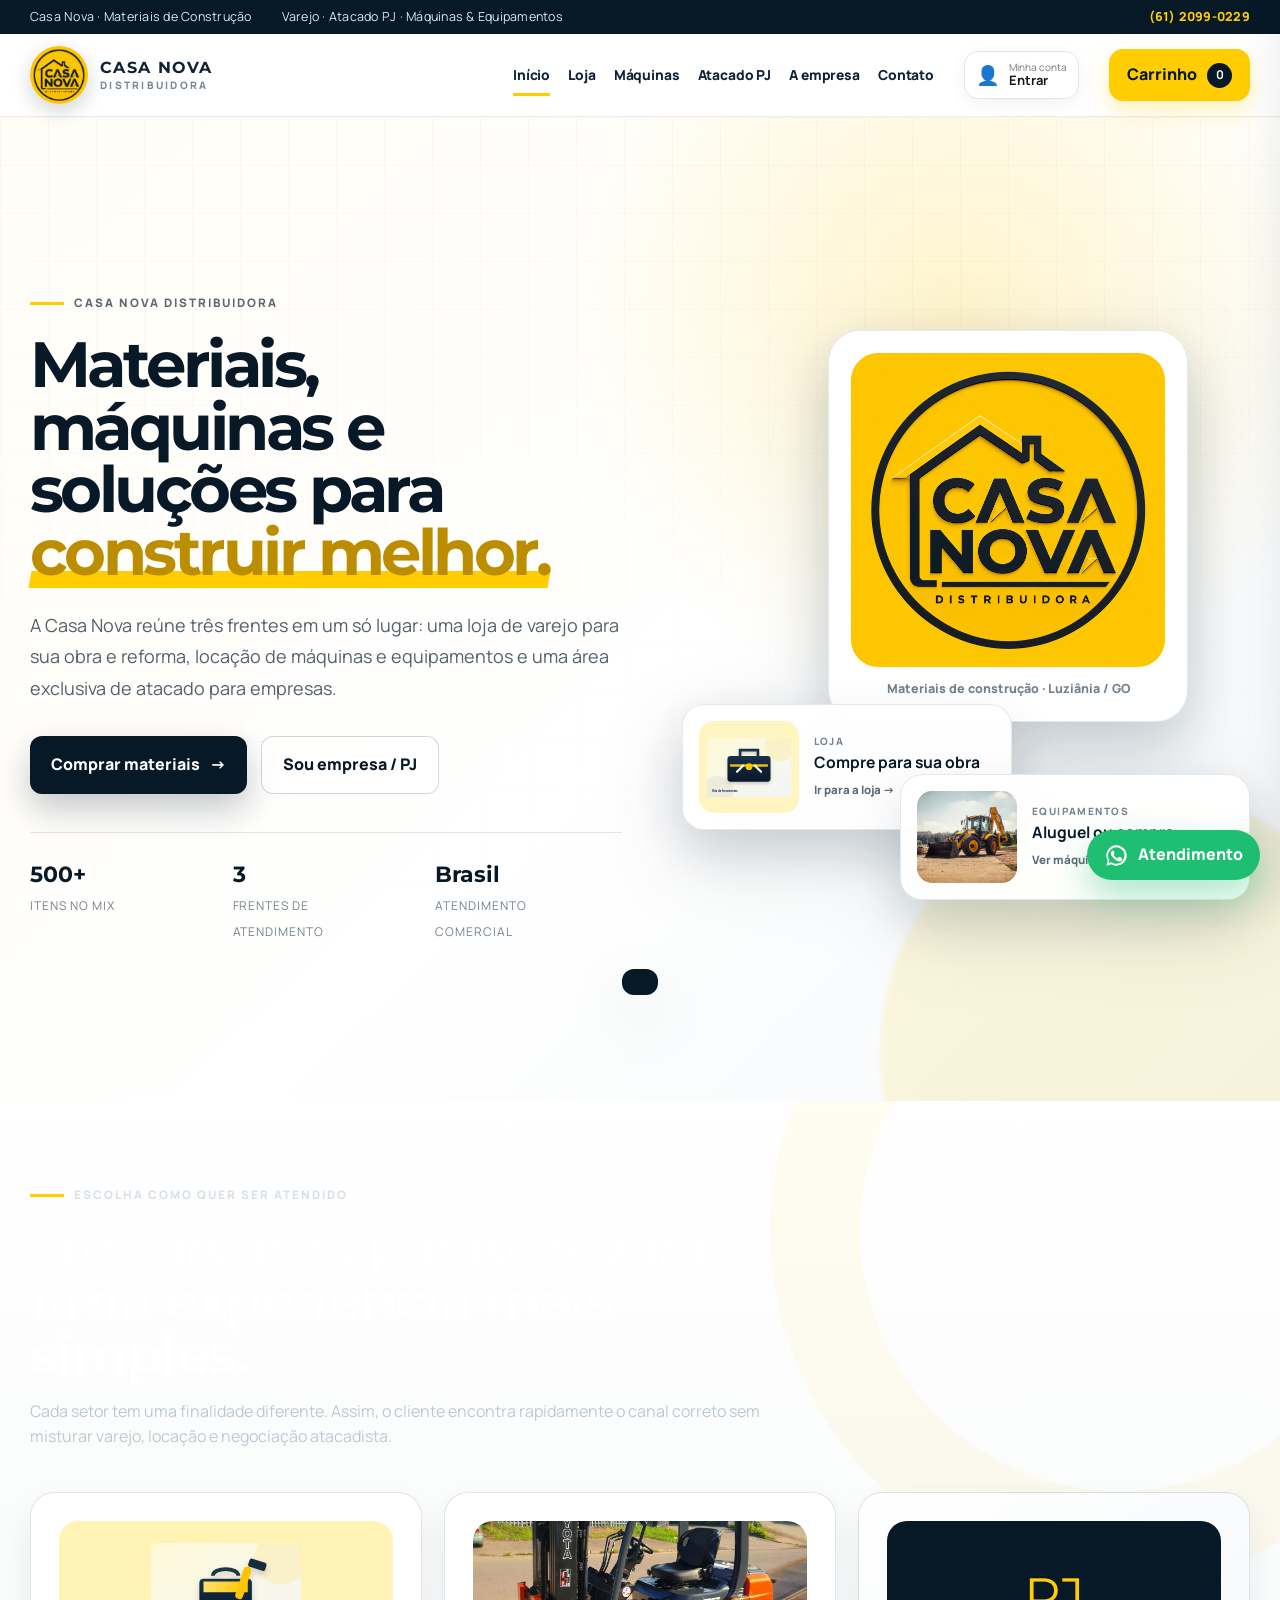
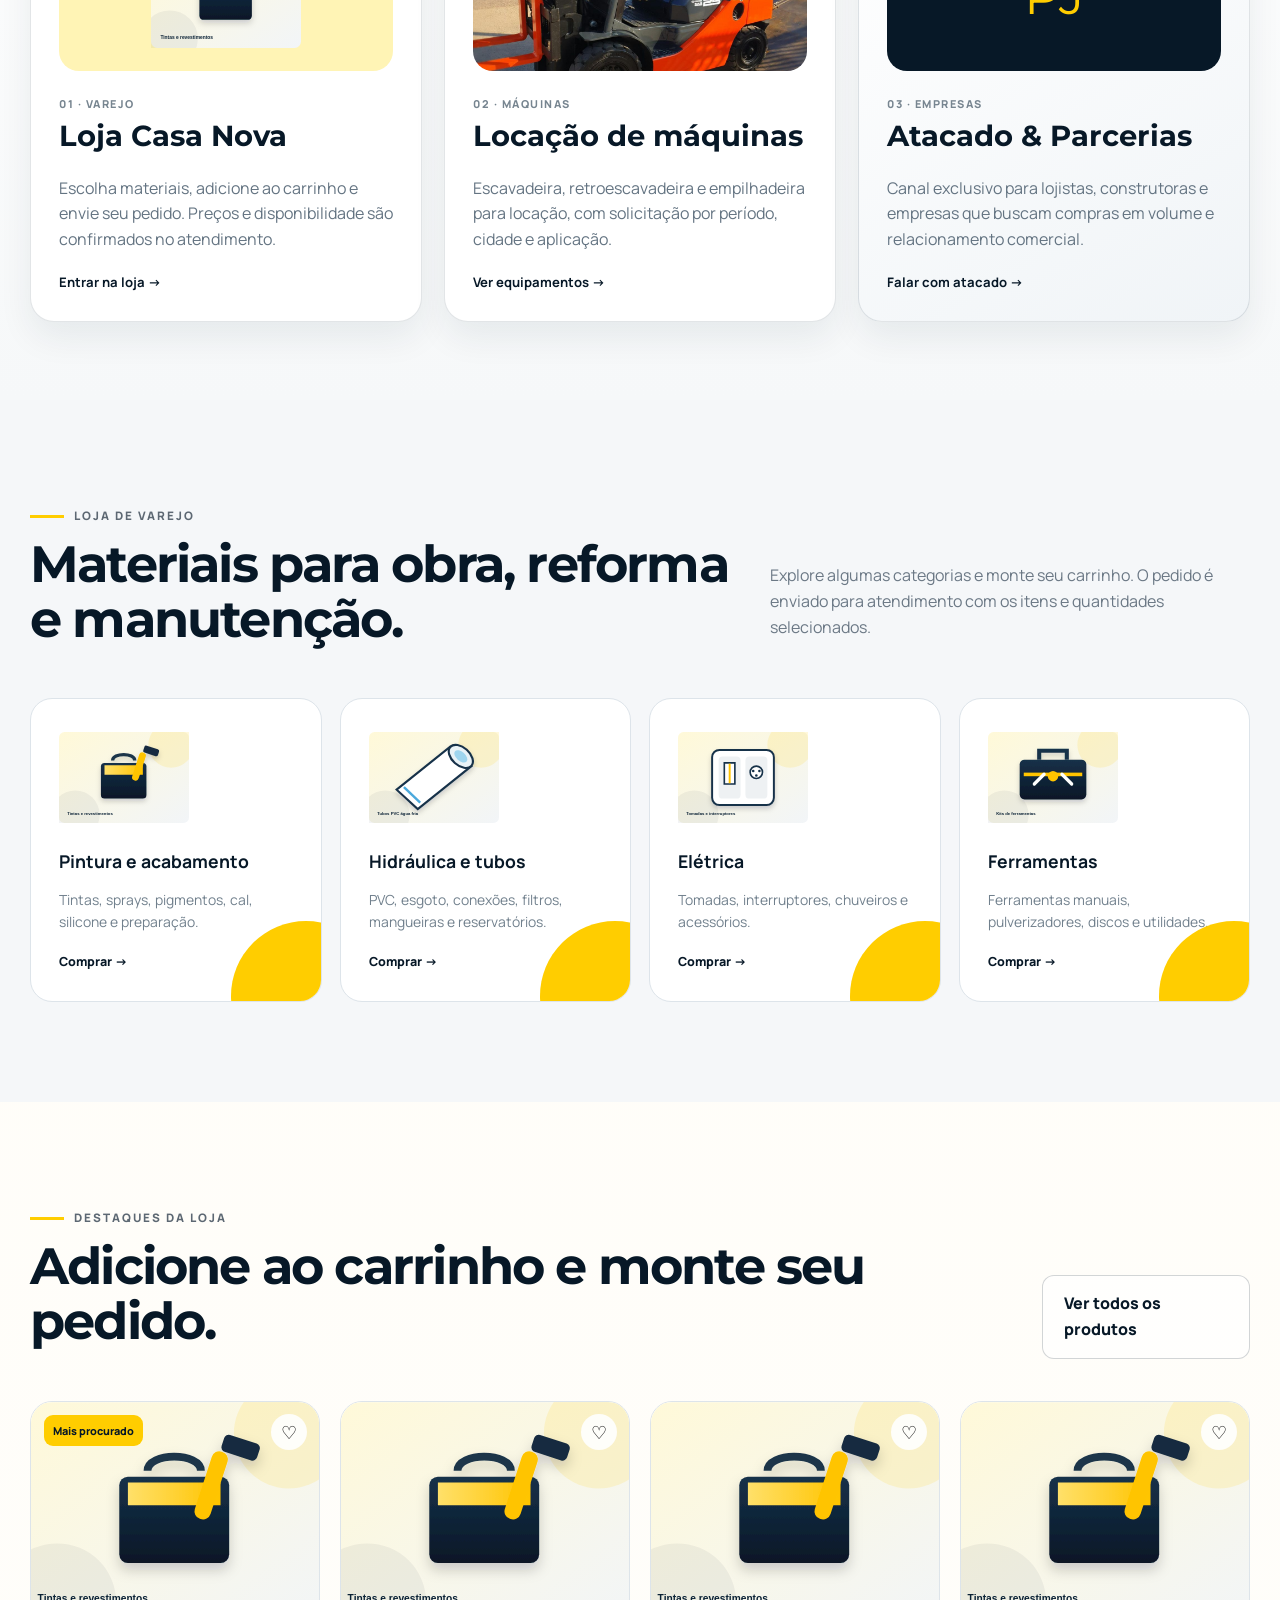
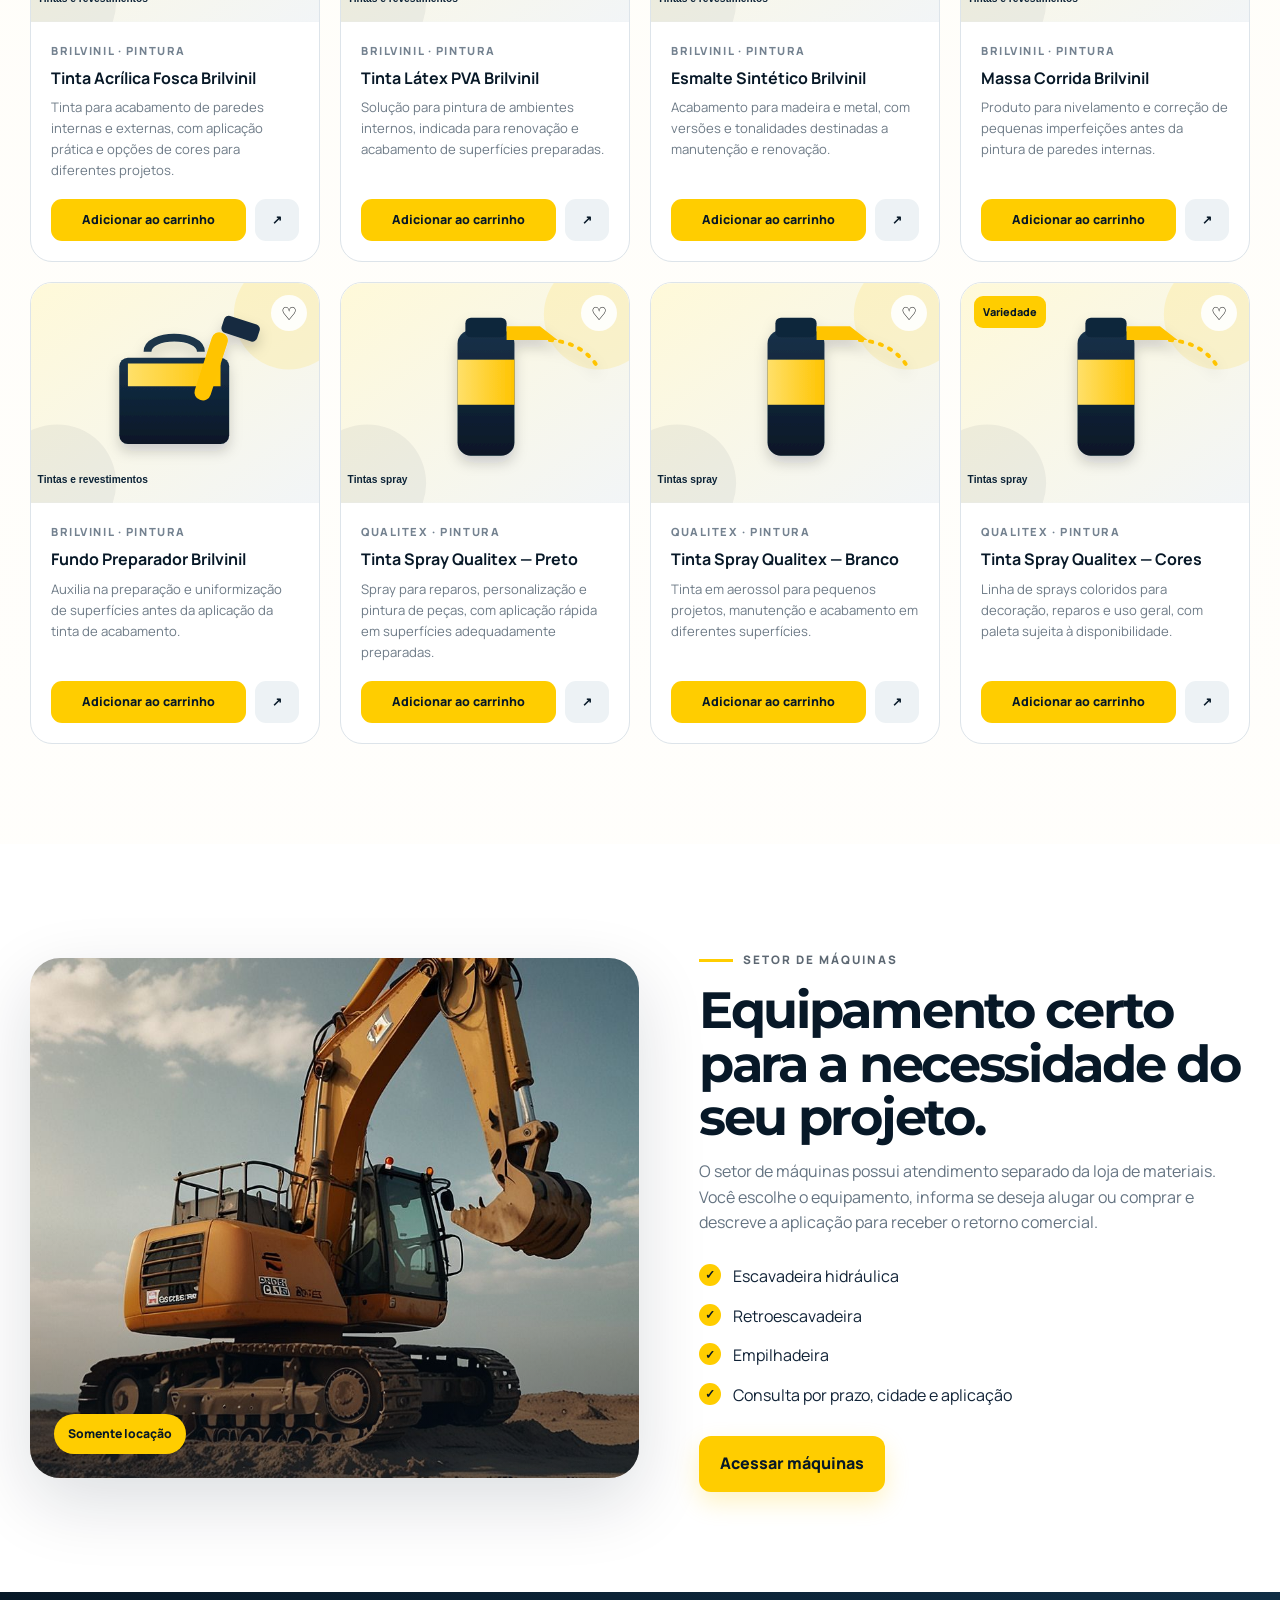
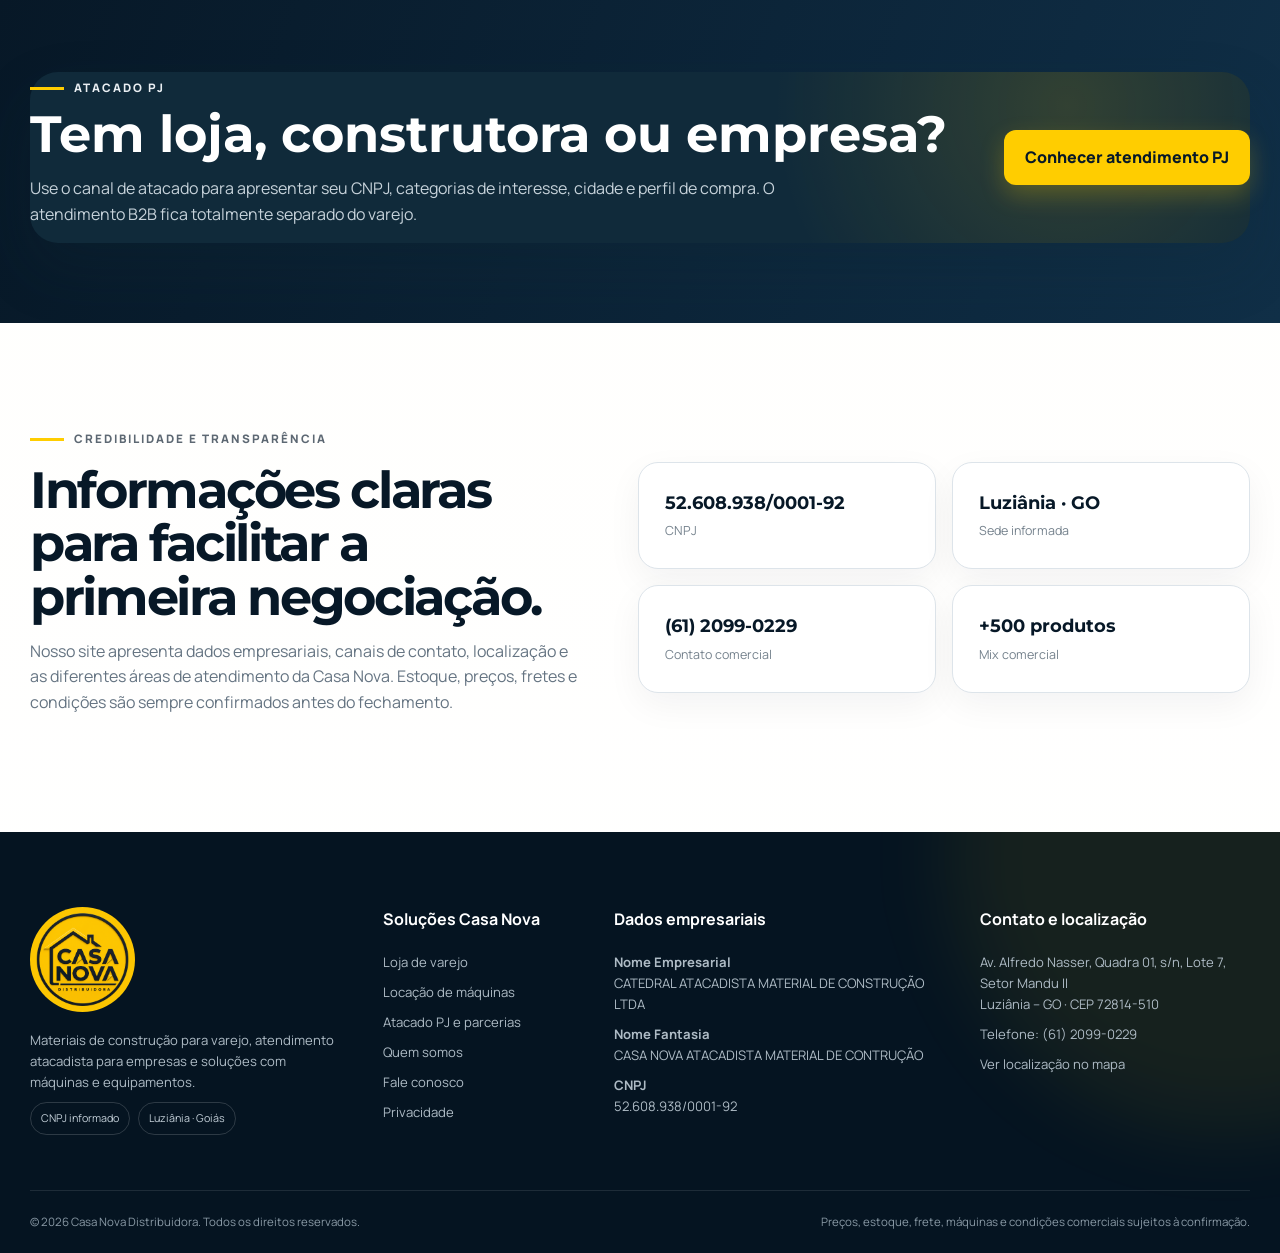
==== commit 2199dbdf: "Add files via upload" ====
--- a/index.html
+++ b/index.html
@@ -10,7 +10,7 @@
   <a href="empresa.html">A empresa</a>
   <a href="contato.html">Contato</a>
 </nav>
-    <button class="header-quote js-open-cart"><span>Carrinho</span><b id="cartCount">0</b></button>
+    <div class="account-slot"></div><button class="header-quote js-open-cart"><span>Carrinho</span><b id="cartCount">0</b></button>
   </div>
 </header><main>
 <section class="home-hero">
@@ -19,7 +19,7 @@
     <div class="home-hero__copy reveal">
       <span class="eyebrow">Casa Nova Distribuidora</span>
       <h1>Materiais, máquinas e soluções para <em>construir melhor.</em></h1>
-      <p>A Casa Nova reúne três frentes em um só lugar: uma loja de varejo para sua obra e reforma, atendimento de máquinas para locação ou compra e uma área exclusiva de atacado para empresas.</p>
+      <p>A Casa Nova reúne três frentes em um só lugar: uma loja de varejo para sua obra e reforma, locação de máquinas e equipamentos e uma área exclusiva de atacado para empresas.</p>
       <div class="hero__actions"><a class="btn btn--navy" href="loja.html">Comprar materiais <span>→</span></a><a class="btn btn--ghost" href="atacado.html">Sou empresa / PJ</a></div>
       <div class="home-proof"><div><b data-count="500" data-suffix="+">0</b><span>itens no mix</span></div><div><b>3</b><span>frentes de atendimento</span></div><div><b>Brasil</b><span>atendimento comercial</span></div></div>
     </div>
@@ -32,12 +32,12 @@
 </section>
 <section class="business-hub"><div class="container"><div class="hub-intro reveal"><span class="eyebrow">Escolha como quer ser atendido</span><h2>Três áreas separadas para uma experiência mais simples.</h2><p>Cada setor tem uma finalidade diferente. Assim, o cliente encontra rapidamente o canal correto sem misturar varejo, locação e negociação atacadista.</p></div><div class="business-grid">
 <a class="business-card business-card--retail reveal" href="loja.html"><div class="business-card__icon"><img src="assets/products/paint.svg" alt=""></div><span>01 · Varejo</span><h3>Loja Casa Nova</h3><p>Escolha materiais, adicione ao carrinho e envie seu pedido. Preços e disponibilidade são confirmados no atendimento.</p><strong>Entrar na loja <i>→</i></strong></a>
-<a class="business-card business-card--machine reveal delay-1" href="maquinas.html"><div class="business-card__photo"><img src="assets/img/maquinas/empilhadeira.jpg" alt="Empilhadeira"></div><span>02 · Máquinas</span><h3>Aluguel e compra</h3><p>Escavadeira, retroescavadeira e empilhadeira com solicitação por modalidade, período, cidade e aplicação.</p><strong>Ver equipamentos <i>→</i></strong></a>
+<a class="business-card business-card--machine reveal delay-1" href="maquinas.html"><div class="business-card__photo"><img src="assets/img/maquinas/empilhadeira.jpg" alt="Empilhadeira"></div><span>02 · Máquinas</span><h3>Locação de máquinas</h3><p>Escavadeira, retroescavadeira e empilhadeira para locação, com solicitação por período, cidade e aplicação.</p><strong>Ver equipamentos <i>→</i></strong></a>
 <a class="business-card business-card--b2b reveal delay-2" href="atacado.html"><div class="business-card__icon business-card__icon--dark">PJ</div><span>03 · Empresas</span><h3>Atacado & Parcerias</h3><p>Canal exclusivo para lojistas, construtoras e empresas que buscam compras em volume e relacionamento comercial.</p><strong>Falar com atacado <i>→</i></strong></a>
 </div></div></section>
 <section class="section section--soft"><div class="container"><div class="section-head reveal"><div><span class="eyebrow">Loja de varejo</span><h2>Materiais para obra, reforma e manutenção.</h2></div><p>Explore algumas categorias e monte seu carrinho. O pedido é enviado para atendimento com os itens e quantidades selecionados.</p></div><div class="category-grid"><a class="category-card reveal" href="loja.html"><img src="assets/products/paint.svg" alt=""><h3>Pintura e acabamento</h3><p>Tintas, sprays, pigmentos, cal, silicone e preparação.</p><span>Comprar →</span></a><a class="category-card reveal delay-1" href="loja.html"><img src="assets/products/pvcpipe.svg" alt=""><h3>Hidráulica e tubos</h3><p>PVC, esgoto, conexões, filtros, mangueiras e reservatórios.</p><span>Comprar →</span></a><a class="category-card reveal delay-2" href="loja.html"><img src="assets/products/outlet.svg" alt=""><h3>Elétrica</h3><p>Tomadas, interruptores, chuveiros e acessórios.</p><span>Comprar →</span></a><a class="category-card reveal delay-3" href="loja.html"><img src="assets/products/toolkit.svg" alt=""><h3>Ferramentas</h3><p>Ferramentas manuais, pulverizadores, discos e utilidades.</p><span>Comprar →</span></a></div></div></section>
 <section class="section"><div class="container"><div class="section-head reveal"><div><span class="eyebrow">Destaques da loja</span><h2>Adicione ao carrinho e monte seu pedido.</h2></div><a class="btn btn--ghost" href="loja.html">Ver todos os produtos</a></div><div class="product-grid" id="productGrid" data-limit="8"></div></div></section>
-<section class="section machine-split"><div class="container machine-split__grid"><div class="machine-split__image reveal"><img src="assets/img/maquinas/escavadeira-hidraulica.jpg" alt="Escavadeira hidráulica"><div class="machine-split__badge">Locação ou compra</div></div><div class="machine-split__copy reveal delay-1"><span class="eyebrow">Setor de máquinas</span><h2>Equipamento certo para a necessidade do seu projeto.</h2><p>O setor de máquinas possui atendimento separado da loja de materiais. Você escolhe o equipamento, informa se deseja alugar ou comprar e descreve a aplicação para receber o retorno comercial.</p><ul class="check-list"><li>Escavadeira hidráulica</li><li>Retroescavadeira</li><li>Empilhadeira</li><li>Consulta por prazo, cidade e aplicação</li></ul><a class="btn btn--yellow" href="maquinas.html">Acessar máquinas</a></div></div></section>
+<section class="section machine-split"><div class="container machine-split__grid"><div class="machine-split__image reveal"><img src="assets/img/maquinas/escavadeira-hidraulica.jpg" alt="Escavadeira hidráulica"><div class="machine-split__badge">Somente locação</div></div><div class="machine-split__copy reveal delay-1"><span class="eyebrow">Setor de máquinas</span><h2>Equipamento certo para a necessidade do seu projeto.</h2><p>O setor de máquinas possui atendimento separado da loja de materiais. Você escolhe o equipamento, informa se deseja alugar ou comprar e descreve a aplicação para receber o retorno comercial.</p><ul class="check-list"><li>Escavadeira hidráulica</li><li>Retroescavadeira</li><li>Empilhadeira</li><li>Consulta por prazo, cidade e aplicação</li></ul><a class="btn btn--yellow" href="maquinas.html">Acessar máquinas</a></div></div></section>
 <section class="section b2b-banner"><div class="container b2b-banner__inner reveal"><div><span class="eyebrow light">Atacado PJ</span><h2>Tem loja, construtora ou empresa?</h2><p>Use o canal de atacado para apresentar seu CNPJ, categorias de interesse, cidade e perfil de compra. O atendimento B2B fica totalmente separado do varejo.</p></div><a class="btn btn--yellow" href="atacado.html">Conhecer atendimento PJ</a></div></section>
 <section class="section"><div class="container credibility"><div class="credibility__copy reveal"><span class="eyebrow">Credibilidade e transparência</span><h2>Informações claras para facilitar a primeira negociação.</h2><p>Nosso site apresenta dados empresariais, canais de contato, localização e as diferentes áreas de atendimento da Casa Nova. Estoque, preços, fretes e condições são sempre confirmados antes do fechamento.</p></div><div class="credibility__cards"><article class="reveal"><b>52.608.938/0001-92</b><span>CNPJ</span></article><article class="reveal delay-1"><b>Luziânia · GO</b><span>Sede informada</span></article><article class="reveal delay-2"><b>(61) 2099-0229</b><span>Contato comercial</span></article><article class="reveal delay-3"><b>+500 produtos</b><span>Mix comercial</span></article></div></div></section>
-</main><footer class="footer"><div class="footer__shine"></div><div class="container footer__grid"><div class="footer__brand"><img src="assets/img/logo-casa-nova.png" alt="Casa Nova Distribuidora"><p>Materiais de construção para varejo, atendimento atacadista para empresas e soluções com máquinas e equipamentos.</p><div class="footer__badges"><span>CNPJ informado</span><span>Luziânia · Goiás</span></div></div><div><h4>Soluções Casa Nova</h4><a href="loja.html">Loja de varejo</a><a href="maquinas.html">Aluguel e compra de máquinas</a><a href="atacado.html">Atacado PJ e parcerias</a><a href="empresa.html">Quem somos</a><a href="contato.html">Fale conosco</a><a href="politica.html">Privacidade</a></div><div><h4>Dados empresariais</h4><p><strong>Nome Empresarial</strong><br>CATEDRAL ATACADISTA MATERIAL DE CONSTRUÇÃO LTDA</p><p><strong>Nome Fantasia</strong><br>CASA NOVA ATACADISTA MATERIAL DE CONTRUÇÃO</p><p><strong>CNPJ</strong><br>52.608.938/0001-92</p></div><div><h4>Contato e localização</h4><p>Av. Alfredo Nasser, Quadra 01, s/n, Lote 7, Setor Mandu II<br>Luziânia – GO · CEP 72814-510</p><a href="tel:+556120990229">Telefone: (61) 2099-0229</a><a target="_blank" rel="noopener" href="https://www.google.com/maps/search/?api=1&query=Av.+Alfredo+Nasser+Quadra+01+Lote+7+Setor+Mandu+II+Luziania+GO">Ver localização no mapa</a></div></div><div class="container footer__bottom"><span>© 2026 Casa Nova Distribuidora. Todos os direitos reservados.</span><span>Preços, estoque, frete, máquinas e condições comerciais sujeitos à confirmação.</span></div></footer><a class="whatsapp-float" href="https://wa.me/556120990229?text=Ol%C3%A1%2C%20vim%20pelo%20site%20da%20Casa%20Nova%20e%20gostaria%20de%20atendimento." target="_blank" rel="noopener" aria-label="Falar com a Casa Nova"><svg viewBox="0 0 32 32" aria-hidden="true"><path d="M16 3a13 13 0 0 0-11.2 19.6L3 29l6.6-1.7A13 13 0 1 0 16 3Zm0 23.6c-2.1 0-4.1-.6-5.8-1.7l-.4-.2-3.9 1 1-3.8-.3-.4A10.5 10.5 0 1 1 16 26.6Zm5.8-7.9c-.3-.2-1.9-.9-2.2-1s-.5-.2-.8.2-.9 1.1-1.1 1.4-.4.2-.7.1c-2-.8-3.4-2-4.7-4-.4-.6.4-.6 1.1-2 .1-.2.1-.5 0-.7l-1-2.4c-.2-.5-.5-.5-.8-.5h-.7c-.2 0-.6.1-.9.5s-1.2 1.2-1.2 3c0 1.8 1.3 3.5 1.5 3.7.2.2 2.6 4 6.3 5.6 2.4 1 3.3 1.1 4.5.9 1-.2 1.9-.8 2.2-1.6.3-.8.3-1.5.2-1.6-.2-.3-.4-.4-.7-.6Z"/></svg><span>Atendimento</span></a><aside class="cart-drawer" id="cartDrawer" aria-hidden="true"><div class="cart-head"><div><span>Loja Casa Nova</span><h3>Meu carrinho</h3></div><button id="closeCart" aria-label="Fechar">×</button></div><div class="cart-items" id="cartItems"></div><div class="cart-empty" id="cartEmpty"><b>Seu carrinho está vazio</b><p>Adicione produtos da loja para montar seu pedido.</p></div><div class="cart-footer"><div class="cart-info">Os preços não são exibidos nesta versão. Ao finalizar, nossa equipe confirma valores, estoque e entrega.</div><label>Nome<input id="quoteName" placeholder="Seu nome"></label><label>CPF ou CNPJ<input id="quoteDoc" placeholder="Documento para identificação"></label><label>Entrega / observações<textarea id="quoteNotes" rows="3" placeholder="Cidade, bairro, retirada, medidas ou observações"></textarea></label><button class="btn btn--yellow full" id="sendQuote">Finalizar pedido</button><button class="clear" id="clearCart">Limpar carrinho</button></div></aside><div class="backdrop" id="backdrop"></div><div class="product-modal" id="productModal" aria-hidden="true"><div class="product-modal__dialog"><button class="product-modal__close" id="closeProductModal" aria-label="Fechar">×</button><div id="productModalContent"></div></div></div><div class="toast" id="toast"></div><script src="products-data.js"></script><script src="script.js"></script></body></html>+</main><footer class="footer"><div class="footer__shine"></div><div class="container footer__grid"><div class="footer__brand"><img src="assets/img/logo-casa-nova.png" alt="Casa Nova Distribuidora"><p>Materiais de construção para varejo, atendimento atacadista para empresas e soluções com máquinas e equipamentos.</p><div class="footer__badges"><span>CNPJ informado</span><span>Luziânia · Goiás</span></div></div><div><h4>Soluções Casa Nova</h4><a href="loja.html">Loja de varejo</a><a href="maquinas.html">Locação de máquinas</a><a href="atacado.html">Atacado PJ e parcerias</a><a href="empresa.html">Quem somos</a><a href="contato.html">Fale conosco</a><a href="politica.html">Privacidade</a></div><div><h4>Dados empresariais</h4><p><strong>Nome Empresarial</strong><br>CATEDRAL ATACADISTA MATERIAL DE CONSTRUÇÃO LTDA</p><p><strong>Nome Fantasia</strong><br>CASA NOVA ATACADISTA MATERIAL DE CONTRUÇÃO</p><p><strong>CNPJ</strong><br>52.608.938/0001-92</p></div><div><h4>Contato e localização</h4><p>Av. Alfredo Nasser, Quadra 01, s/n, Lote 7, Setor Mandu II<br>Luziânia – GO · CEP 72814-510</p><a href="tel:+556120990229">Telefone: (61) 2099-0229</a><a target="_blank" rel="noopener" href="https://www.google.com/maps/search/?api=1&query=Av.+Alfredo+Nasser+Quadra+01+Lote+7+Setor+Mandu+II+Luziania+GO">Ver localização no mapa</a></div></div><div class="container footer__bottom"><span>© 2026 Casa Nova Distribuidora. Todos os direitos reservados.</span><span>Preços, estoque, frete, máquinas e condições comerciais sujeitos à confirmação.</span></div></footer><a class="whatsapp-float" href="https://wa.me/556120990229?text=Ol%C3%A1%2C%20vim%20pelo%20site%20da%20Casa%20Nova%20e%20gostaria%20de%20atendimento." target="_blank" rel="noopener" aria-label="Falar com a Casa Nova"><svg viewBox="0 0 32 32" aria-hidden="true"><path d="M16 3a13 13 0 0 0-11.2 19.6L3 29l6.6-1.7A13 13 0 1 0 16 3Zm0 23.6c-2.1 0-4.1-.6-5.8-1.7l-.4-.2-3.9 1 1-3.8-.3-.4A10.5 10.5 0 1 1 16 26.6Zm5.8-7.9c-.3-.2-1.9-.9-2.2-1s-.5-.2-.8.2-.9 1.1-1.1 1.4-.4.2-.7.1c-2-.8-3.4-2-4.7-4-.4-.6.4-.6 1.1-2 .1-.2.1-.5 0-.7l-1-2.4c-.2-.5-.5-.5-.8-.5h-.7c-.2 0-.6.1-.9.5s-1.2 1.2-1.2 3c0 1.8 1.3 3.5 1.5 3.7.2.2 2.6 4 6.3 5.6 2.4 1 3.3 1.1 4.5.9 1-.2 1.9-.8 2.2-1.6.3-.8.3-1.5.2-1.6-.2-.3-.4-.4-.7-.6Z"/></svg><span>Atendimento</span></a><aside class="cart-drawer" id="cartDrawer" aria-hidden="true"><div class="cart-head"><div><span>Loja Casa Nova</span><h3>Meu carrinho</h3></div><button id="closeCart" aria-label="Fechar">×</button></div><div class="cart-items" id="cartItems"></div><div class="cart-empty" id="cartEmpty"><b>Seu carrinho está vazio</b><p>Adicione produtos da loja para montar seu pedido.</p></div><div class="cart-footer"><div class="cart-info">Os preços não são exibidos nesta versão. Ao finalizar, nossa equipe confirma valores, estoque e entrega.</div><label>Nome<input id="quoteName" placeholder="Seu nome"></label><label>CPF ou CNPJ<input id="quoteDoc" placeholder="Documento para identificação"></label><label>Entrega / observações<textarea id="quoteNotes" rows="3" placeholder="Cidade, bairro, retirada, medidas ou observações"></textarea></label><button class="btn btn--yellow full" id="sendQuote">Finalizar pedido</button><button class="clear" id="clearCart">Limpar carrinho</button></div></aside><div class="backdrop" id="backdrop"></div><div class="product-modal" id="productModal" aria-hidden="true"><div class="product-modal__dialog"><button class="product-modal__close" id="closeProductModal" aria-label="Fechar">×</button><div id="productModalContent"></div></div></div><div class="toast" id="toast"></div><script src="products-data.js"></script><script src="script.js"></script><script src="account.js"></script></body></html>
--- a/styles.css
+++ b/styles.css
@@ -22,3 +22,27 @@
 @media(max-width:1100px){.home-hero__grid,.store-hero__grid,.b2b-hero__grid{grid-template-columns:1fr}.home-hero__visual{max-width:650px;width:100%;margin:auto}.business-grid{grid-template-columns:1fr 1fr}.business-card:last-child{grid-column:1/-1}.machine-split__grid,.credibility{grid-template-columns:1fr}.machine-split__image{min-height:460px}.b2b-banner__inner{align-items:flex-start;flex-direction:column}.store-hero__art{max-width:650px}.nav{gap:13px}.nav a{font-size:.8rem}}
 @media(max-width:820px){.home-hero{min-height:auto}.home-hero__grid{padding:70px 0}.home-hero__copy h1{font-size:3.5rem}.home-hero__visual{min-height:520px}.hero-brand-card{right:30px;width:320px}.hero-tile--store{width:300px}.hero-tile--machine{width:310px}.business-grid{grid-template-columns:1fr}.business-card:last-child{grid-column:auto}.business-card{min-height:360px}.home-proof{grid-template-columns:1fr 1fr 1fr}.credibility__cards{grid-template-columns:1fr 1fr}.store-help{align-items:stretch;flex-direction:column}.store-help i{display:none}.store-help div{justify-content:flex-start}.store-hero__art img{height:150px}.b2b-hero{padding:80px 0}}
 @media(max-width:560px){.home-hero__copy h1{font-size:2.85rem}.home-proof{grid-template-columns:1fr}.home-hero__visual{min-height:500px}.hero-brand-card{right:0;width:260px}.hero-tile{left:0!important;right:auto!important;width:280px!important}.hero-tile--store{bottom:112px}.hero-tile--machine{bottom:0}.hero-tile img{width:78px;height:75px}.business-hub{padding:65px 0}.business-card{padding:20px}.machine-split__image{min-height:360px}.credibility__cards{grid-template-columns:1fr}.store-hero{padding:65px 0}.store-hero h1,.b2b-hero h1{font-size:2.75rem}.store-hero__art{gap:9px}.store-hero__art img{height:130px;padding:12px}.b2b-banner{padding:60px 0}}
+
+
+/* ===== Refinamento visual v4 ===== */
+:root{--cn-ink:#101820;--cn-navy:#102a3a;--cn-yellow:#ffcb05;--cn-cream:#fffaf0;--cn-line:rgba(16,42,58,.12)}
+body{background:linear-gradient(180deg,#fff 0%,#fffdf8 38%,#fff 100%)}
+.header{backdrop-filter:blur(18px);background:rgba(255,255,255,.94);border-bottom:1px solid rgba(16,42,58,.08)}
+.header__inner{min-height:82px}.nav a{font-weight:800;letter-spacing:-.01em}.nav a:hover{transform:translateY(-1px)}
+.home-hero{position:relative;overflow:hidden;padding:84px 0 72px;background:radial-gradient(circle at 75% 20%,rgba(255,203,5,.2),transparent 32%),linear-gradient(135deg,#fffdf6,#fff 55%,#f5f8fa)}
+.home-hero:before{content:"";position:absolute;inset:0;background-image:linear-gradient(rgba(16,42,58,.035) 1px,transparent 1px),linear-gradient(90deg,rgba(16,42,58,.035) 1px,transparent 1px);background-size:48px 48px;mask-image:linear-gradient(to bottom,rgba(0,0,0,.65),transparent 86%)}
+.home-hero__grid{position:relative}.home-hero h1{font-size:clamp(42px,5vw,76px);line-height:.98;letter-spacing:-.055em;max-width:850px}.home-hero h1 em{color:#bd8d00;font-style:normal}.home-hero__copy>p{font-size:18px;line-height:1.75;max-width:720px;color:#52616b}
+.home-proof{margin-top:34px;padding-top:24px;border-top:1px solid var(--cn-line)}.home-proof div{padding-right:20px}.home-proof b{font-size:22px}.home-proof span{font-size:12px;text-transform:uppercase;letter-spacing:.08em}
+.home-hero__visual{filter:drop-shadow(0 24px 40px rgba(16,42,58,.14))}.hero-brand-card,.hero-tile{border:1px solid rgba(16,42,58,.1);box-shadow:0 20px 50px rgba(16,42,58,.12)}
+.trust-strip{padding:0 0 30px;background:#fff}.trust-strip__grid{display:grid;grid-template-columns:repeat(3,1fr);background:var(--cn-navy);color:#fff;border-radius:22px;overflow:hidden;box-shadow:0 22px 50px rgba(16,42,58,.16);transform:translateY(-22px)}.trust-strip__grid>div{display:flex;gap:16px;padding:24px 28px;border-right:1px solid rgba(255,255,255,.12)}.trust-strip__grid>div:last-child{border-right:0}.trust-icon{display:grid;place-items:center;flex:0 0 38px;height:38px;border-radius:11px;background:var(--cn-yellow);color:var(--cn-navy);font-weight:900;font-size:12px}.trust-strip p{margin:0}.trust-strip b,.trust-strip small{display:block}.trust-strip b{font-size:15px;margin-bottom:4px}.trust-strip small{color:#cdd8df;line-height:1.45}
+.business-hub{padding:78px 0;background:linear-gradient(180deg,#fff,#f6f8f9)}.hub-intro h2,.section-head h2{letter-spacing:-.035em}.business-grid{gap:22px}.business-card{border:1px solid var(--cn-line);border-radius:24px;box-shadow:0 16px 34px rgba(16,42,58,.07);transition:.25s ease}.business-card:hover{transform:translateY(-7px);box-shadow:0 28px 54px rgba(16,42,58,.13)}
+.b2b-banner__inner{border-radius:28px;box-shadow:0 26px 60px rgba(16,42,58,.18);background:radial-gradient(circle at 85% 20%,rgba(255,203,5,.14),transparent 28%),#102a3a}
+.b2b-hero{background:radial-gradient(circle at 80% 10%,rgba(255,203,5,.18),transparent 27%),linear-gradient(135deg,#0f2533,#15394e)}.b2b-hero h1{letter-spacing:-.045em}.b2b-hero__panel{border:1px solid rgba(255,255,255,.14);box-shadow:0 28px 60px rgba(0,0,0,.22)}
+.partner-card,.form-card,.contact-panel{border-radius:22px}.partner-card{border:1px solid var(--cn-line);box-shadow:0 12px 28px rgba(16,42,58,.06)}.partner-card:hover{transform:translateY(-4px);box-shadow:0 20px 38px rgba(16,42,58,.11)}
+.rental-highlights{padding:0 0 36px}.rental-highlights__grid{display:grid;grid-template-columns:repeat(3,1fr);gap:16px}.rental-highlights article{padding:22px;border-radius:18px;border:1px solid var(--cn-line);background:#fff;box-shadow:0 12px 28px rgba(16,42,58,.06)}.rental-highlights b,.rental-highlights span{display:block}.rental-highlights b{font-size:16px;color:var(--cn-navy);margin-bottom:6px}.rental-highlights span{font-size:13px;line-height:1.55;color:#66747d}
+.btn{border-radius:12px;font-weight:900;transition:.2s ease}.btn:hover{transform:translateY(-2px)}.btn--yellow{box-shadow:0 10px 24px rgba(255,203,5,.24)}
+@media(max-width:800px){.home-hero{padding-top:54px}.home-hero h1{font-size:43px}.trust-strip__grid,.rental-highlights__grid{grid-template-columns:1fr}.trust-strip__grid>div{border-right:0;border-bottom:1px solid rgba(255,255,255,.12)}.trust-strip__grid>div:last-child{border-bottom:0}.trust-strip{padding-inline:12px}.home-proof{grid-template-columns:1fr 1fr}.home-proof div:last-child{grid-column:1/-1}}
+
+
+/* ===== Conta e autenticação ===== */
+.account-slot{display:flex;align-items:center}.account-pill{display:flex;align-items:center;gap:9px;text-decoration:none;color:#171717;background:#fff;border:1px solid #e6e6e6;border-radius:14px;padding:8px 11px;min-height:48px;box-shadow:0 5px 18px rgba(0,0,0,.05);transition:.2s}.account-pill:hover{transform:translateY(-1px);border-color:#d5b000}.account-pill small{display:block;font-size:10px;color:#777;line-height:1.15}.account-pill b{display:block;font-size:13px;line-height:1.15}.account-icon{font-size:19px}.account-avatar{width:30px;height:30px;border-radius:50%;display:grid;place-items:center;background:#ffcd00;color:#171717;font-weight:900}.auth-shell{min-height:calc(100vh - 140px);background:linear-gradient(135deg,#f7f7f4 0%,#fff 60%,#fff5bf 100%);padding:70px 0}.auth-grid{display:grid;grid-template-columns:1fr 1fr;gap:34px;align-items:stretch}.auth-brand{border-radius:28px;padding:48px;background:#171717;color:#fff;position:relative;overflow:hidden}.auth-brand:after{content:"";position:absolute;width:260px;height:260px;border-radius:50%;background:#ffcd00;right:-110px;bottom:-120px;opacity:.95}.auth-brand .eyebrow{color:#ffcd00}.auth-brand h1{font-size:clamp(36px,5vw,62px);line-height:.98;margin:18px 0}.auth-brand p{max-width:560px;color:#d5d5d5;font-size:17px}.auth-points{display:grid;gap:12px;margin-top:34px}.auth-points span{display:flex;gap:10px;align-items:center;color:#f4f4f4}.auth-card{background:#fff;border:1px solid #e8e8e8;border-radius:28px;padding:38px;box-shadow:0 24px 70px rgba(0,0,0,.09)}.auth-card h2{font-size:30px;margin:0 0 8px}.auth-card>p{color:#707070;margin:0 0 25px}.auth-form{display:grid;gap:15px}.auth-form label{display:grid;gap:7px;font-weight:700;font-size:13px}.auth-form input{width:100%;border:1px solid #dcdcdc;border-radius:12px;padding:14px 15px;font:inherit;outline:none}.auth-form input:focus{border-color:#caa400;box-shadow:0 0 0 3px rgba(255,205,0,.18)}.auth-form .two{display:grid;grid-template-columns:1fr 1fr;gap:12px}.account-type-switch{display:grid;grid-template-columns:1fr 1fr;gap:10px}.account-type-switch label{display:flex;align-items:center;gap:8px;border:1px solid #ddd;border-radius:12px;padding:13px;cursor:pointer}.auth-error{min-height:20px;color:#b42318;font-size:13px;font-weight:700}.auth-note{font-size:12px;color:#777;line-height:1.5;background:#f6f6f6;padding:12px;border-radius:10px}.auth-links{text-align:center;margin-top:18px;color:#666}.auth-links a{font-weight:800;color:#171717}.account-hero{padding:55px 0 28px;background:linear-gradient(120deg,#171717 0%,#292929 70%,#443900 100%);color:#fff}.account-hero__inner{display:flex;justify-content:space-between;gap:25px;align-items:end}.account-hero h1{font-size:44px;margin:8px 0}.account-badge{display:inline-flex;background:#ffcd00;color:#171717;border-radius:999px;padding:8px 13px;font-weight:900;font-size:12px}.account-layout{display:grid;grid-template-columns:280px 1fr;gap:25px;padding:34px 0 75px}.account-sidebar,.account-panel{background:#fff;border:1px solid #e8e8e8;border-radius:22px;box-shadow:0 12px 40px rgba(0,0,0,.06)}.account-sidebar{padding:20px;height:max-content}.account-sidebar a,.account-sidebar button{width:100%;display:flex;text-align:left;text-decoration:none;color:#222;border:0;background:none;border-radius:11px;padding:12px;font-weight:750;cursor:pointer}.account-sidebar a:hover,.account-sidebar button:hover{background:#f5f5f3}.account-panel{padding:30px}.account-summary{display:grid;grid-template-columns:repeat(3,1fr);gap:14px;margin-bottom:28px}.summary-card{border:1px solid #ececec;border-radius:16px;padding:18px;background:#fafafa}.summary-card small{display:block;color:#777;margin-bottom:7px}.summary-card b{font-size:18px}.profile-grid{display:grid;grid-template-columns:1fr 1fr;gap:15px}.profile-grid label{display:grid;gap:7px;font-weight:700;font-size:13px}.profile-grid input{border:1px solid #ddd;border-radius:11px;padding:13px}.profile-grid .full{grid-column:1/-1}.saved-msg{color:#157347;font-weight:800;font-size:13px;margin-top:12px;min-height:18px}.security-warning{margin-top:22px;padding:15px;border-radius:14px;background:#fff7db;border:1px solid #f0d76b;font-size:12px;line-height:1.5;color:#5c4b00}@media(max-width:1050px){.account-slot{margin-left:auto}.account-pill span:not(.account-avatar):not(.account-icon){display:none}.account-pill{min-width:48px;justify-content:center}.header__inner{gap:10px}}@media(max-width:800px){.auth-grid,.account-layout{grid-template-columns:1fr}.auth-brand{padding:34px}.auth-card{padding:25px}.account-summary{grid-template-columns:1fr}.profile-grid,.auth-form .two{grid-template-columns:1fr}.account-hero__inner{align-items:flex-start;flex-direction:column}.profile-grid .full{grid-column:auto}}
